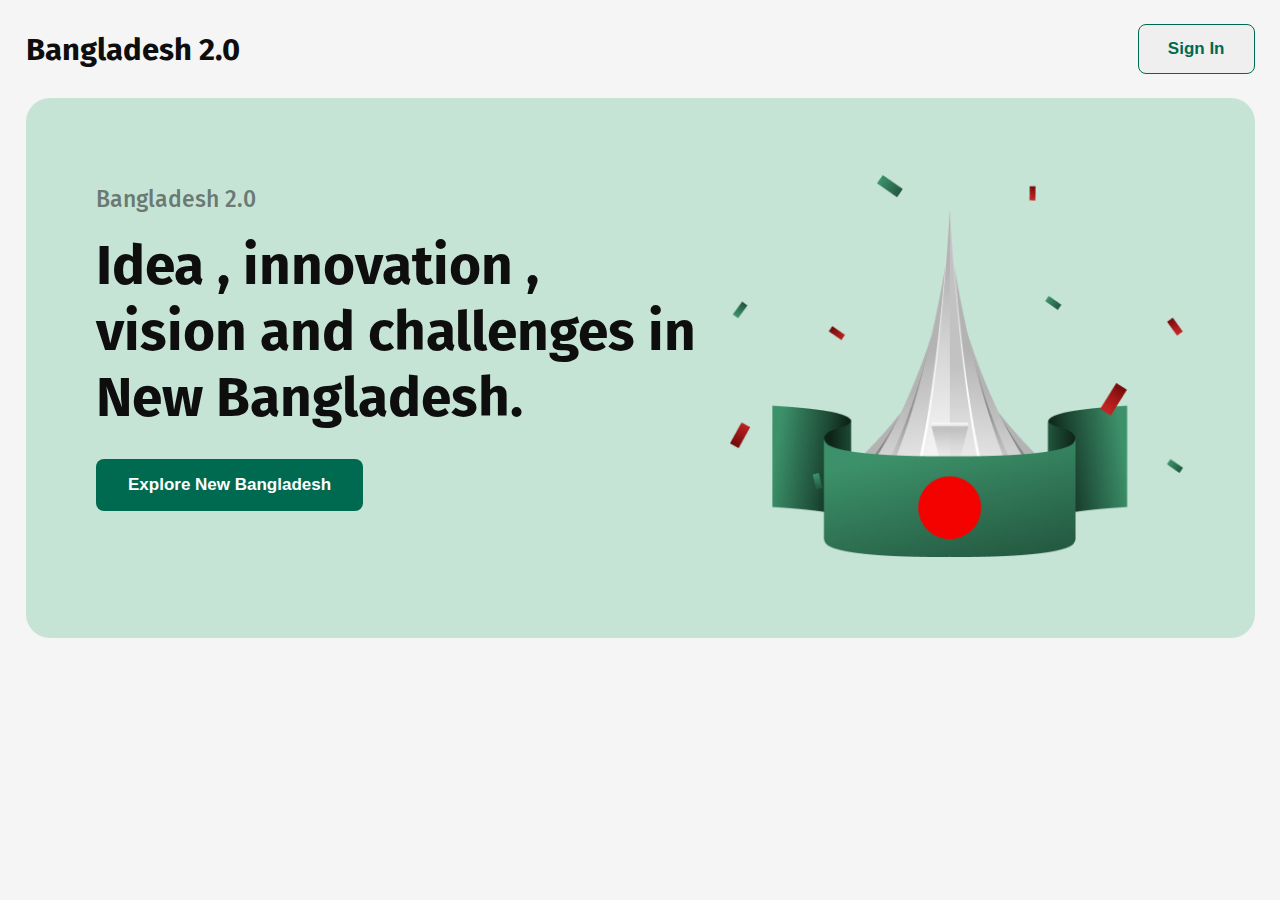
==== index.html @ 8cdd3145 "header section done" ====
<!DOCTYPE html>
<html lang="en">
<head>
    <meta charset="UTF-8">
    <meta name="viewport" content="width=device-width, initial-scale=1.0">
    <title>Batch-11 Assignment 1</title>

    <link rel="stylesheet" href="style/style.css"> 
       
    </head>

<body class="bg-font">
    <header class="header-container">

        <!-- navbar start -->

        <div class="navbar">
            <h1>Bangladesh 2.0</h1>
            <button class="btn1">Sign In</button>
        </div>
                            <!-- navbar End -->

                            <!-- banner-section start  -->

        <div class="hero-content">

            <div>
                <h4 class="hero-title">Bangladesh 2.0</h4>
                <h1 class="hero-text">Idea , innovation ,<br>
                vision and challenges in <br> New Bangladesh.</h1>
                <button class="hero-btn">Explore New Bangladesh</button>
            </div>

            <div>
                <img width="455px" src="assets/hero.png" alt="hero">
            </div>
        </div>


                <!-- banner-section end  -->
    </header>
---- style/style.css ----
@import url('https://fonts.googleapis.com/css2?family=Fira+Sans:ital,wght@0,100;0,200;0,300;0,400;0,500;0,600;0,700;0,800;0,900;1,100;1,200;1,300;1,400;1,500;1,600;1,700;1,800;1,900&display=swap');
*{
    margin: 0;
    padding: 0;
}
.bg-font {
    font-family: "Fira Sans", serif;
    font-weight: 400;
    font-style: normal;
    background-color: #F5F5F5;
}
.header-container{
    width: 1229px;
    margin: 0 auto;
}
.navbar{
    display: flex;
    justify-content: space-between;
    padding: 24px 0;
    align-items: center;
}
.navbar h1{
    font-size: 31px;
    font-weight: 700;
    color: #0E0E0E;
}
.btn1{
    padding: 14px 29px;
    border: 1px solid #006A50;
    border-radius: 8px;
    font-size: 17px;
    font-weight: 600;
    color: #006A50;
}
.btn1:hover{
    background-color: #006A50;
    color: white;
    transition: 1s;
}

/* banner section start  */

.hero-content{
    background-color: #C6E4D6;
    padding: 77px 60px;
    display: flex;
    justify-content: space-around;
    gap: 12px;
    border-radius: 24px;
}
.hero-title{
    font-size: 23px;
    margin: 10px 0;
    font-weight: 500;
    color: #0E0E0E80;
}
.hero-text{
    font-size: 55px;
    font-weight: 700;
    color: #0E0E0E;
    margin: 20px 0;
}
.hero-btn{
    padding: 16px 32px;
    margin: 8px 0;
    border-radius: 8px;
    background-color: #006A50;
    font-weight: 600;
    font-size: 17px;
    color: white;
    border: none;

}
.hero-btn:hover{
    background-color: #5490F5;
    color: black;
    transition: 1s;
}
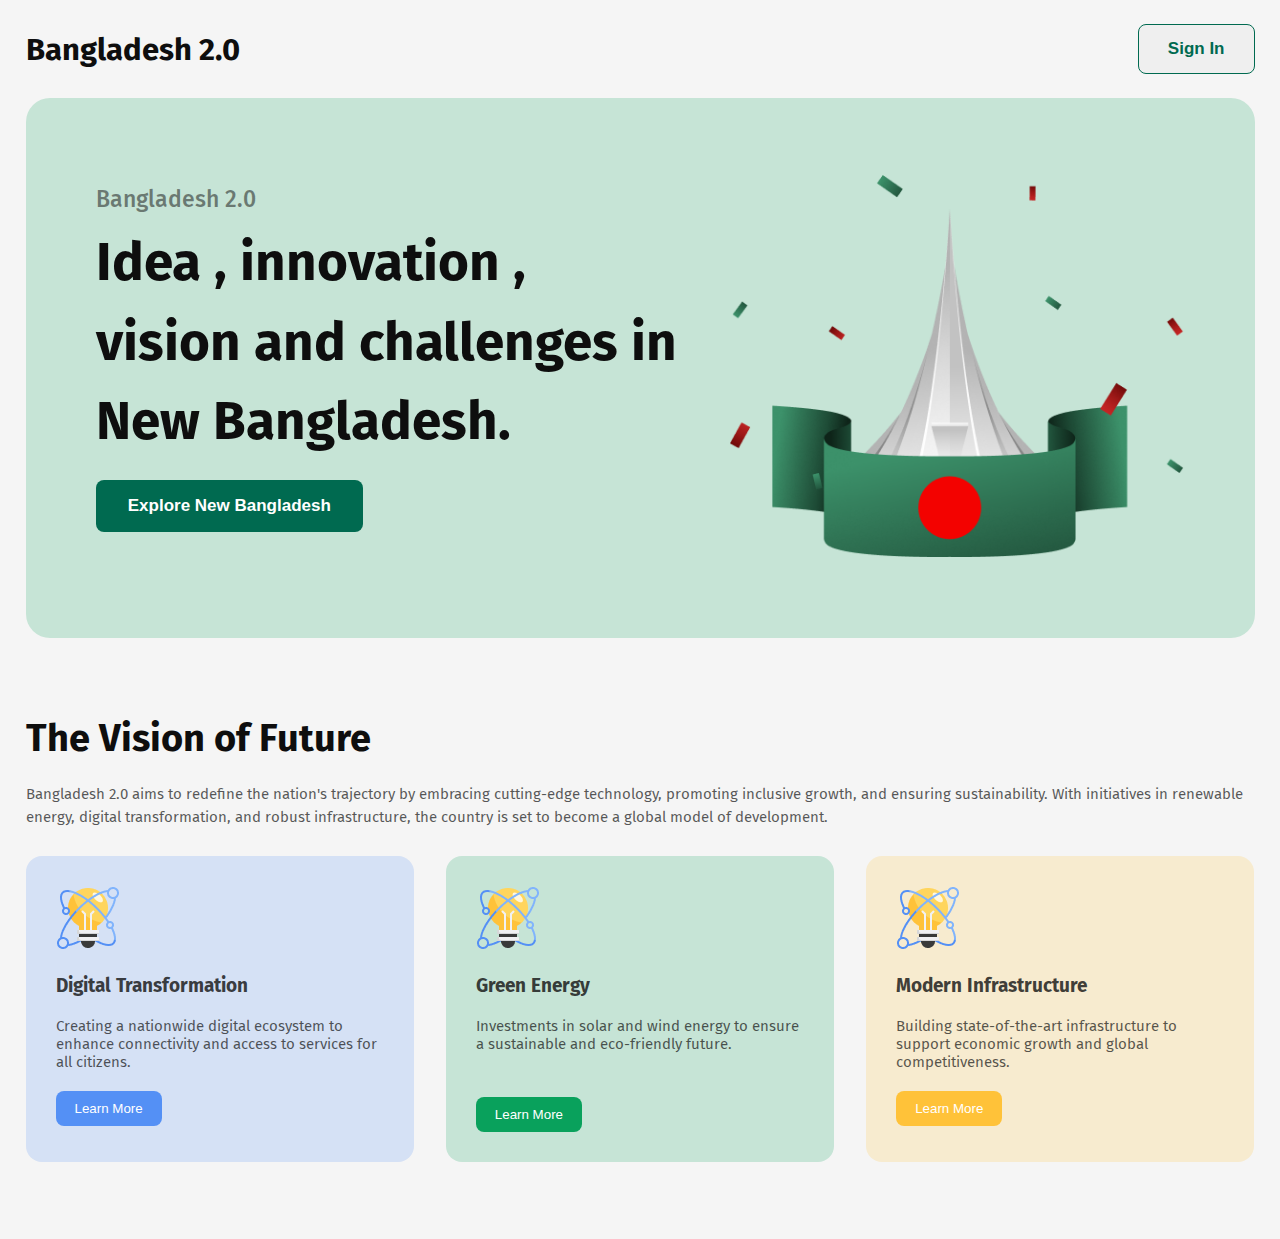
==== commit e60c0e9e: "card section" ====
--- a/index.html
+++ b/index.html
@@ -40,3 +40,79 @@
                 <!-- banner-section end  -->
     </header>
 
+        <!-- main section start  -->
+
+    <main>
+        <!-- vision of fufture section start  -->
+
+    <div class="vision-container">
+
+        <div class="vision-title">
+            <h1>The Vision of Future</h1>
+            <p>Bangladesh 2.0 aims to redefine the nation's trajectory by embracing cutting-edge technology, promoting inclusive growth, and ensuring sustainability. With initiatives in renewable energy, digital transformation, and robust infrastructure, the country is set to become a global model of development.</p>
+        </div>
+
+
+        <!-- vision card-section start  -->
+
+        <div class="vision-cards">
+
+
+            <!-- card 1 start -->
+
+            <div class="card-1">
+
+                <img src="assets/card-icon.png" alt="card">
+
+                <h1 class="card-heading">Digital Transformation</h1>
+                <p class="card-para">Creating a nationwide digital ecosystem to enhance connectivity and access to services for all citizens.</p>
+
+                <button class="card-btn">Learn More</button>
+
+            </div>
+
+                           <!-- card 1 end -->
+
+
+                            <!-- card 2 start -->
+
+
+            <div class="card-2">
+
+                <img src="assets/card-icon.png" alt="">
+
+                <h1 class="card-heading">Green Energy</h1>
+                <p class="card-para2">Investments in solar and wind energy to ensure a sustainable and eco-friendly future.</p>
+                <button class="card-btn2">Learn More</button>
+
+            </div>
+
+                    <!-- card 2 end -->
+
+
+
+                     <!-- card 3 start -->
+
+
+            <div class="card-3">
+
+                <img src="assets/card-icon.png" alt="">
+
+                <h1 class="card-heading">Modern Infrastructure</h1>
+                <p class="card-para">Building state-of-the-art infrastructure to support economic growth and global competitiveness.</p>
+                <button class="card-btn3 py-[10px] px-[19px] bg-[#FFC239]
+                rounded-lg">Learn More</button>
+
+            </div>
+
+                                <!-- card 3 end -->
+
+            
+
+        </div>
+
+                    <!-- vision card section end  -->
+
+    </div>
+
+
--- a/style/style.css
+++ b/style/style.css
@@ -42,7 +42,7 @@
 
 .hero-content{
     background-color: #C6E4D6;
-    padding: 77px 60px;
+    padding: 77px 50px;
     display: flex;
     justify-content: space-around;
     gap: 12px;
@@ -55,10 +55,11 @@
     color: #0E0E0E80;
 }
 .hero-text{
-    font-size: 55px;
+    font-size: 53px;
     font-weight: 700;
     color: #0E0E0E;
-    margin: 20px 0;
+    margin: 10px 0;
+    line-height: 1.5;
 }
 .hero-btn{
     padding: 16px 32px;
@@ -76,3 +77,105 @@
     color: black;
     transition: 1s;
 }
+
+
+/* main section start  */
+
+main{
+    width: 1229px;
+    margin: 77px auto;
+}
+
+.vision-title h1{
+    font-weight: 700;
+    margin-bottom: 22px;
+    color: #0E0E0E;
+    font-size: 38px;
+}
+.vision-title p{
+    color: #0E0E0EB2;
+    font-size: 15px;
+    line-height: 1.5;
+}
+.vision-cards{
+    display: flex; 
+    margin-top: 1.75rem;
+    margin-bottom: 1.75rem; 
+    gap: 2rem; 
+}
+
+.vision-cards .card-1{
+ border-radius: 1rem; 
+background: #5490F533;
+width: 394px;
+padding: 30px;
+border-color: #5490F5;
+}
+.card-heading{
+margin-top: 1.25rem;
+margin-bottom: 1.25rem; 
+font-weight: 700; 
+font-size: 19px;
+color: #0E0E0ECC;
+}
+.card-para{
+margin-bottom: 1.25rem; 
+color: #0E0E0EB2;
+font-size: 15px;
+}
+.card-btn{
+    padding: 10px 19px;
+    background-color: #5490F5;  
+    border-radius: 8px;  
+    color: white;
+    border: none;
+}
+.card-btn:hover {
+    color: #000000; 
+   background: #09A15C;
+   transition: 1s;
+    }
+
+.card-2{
+ border-radius: 1rem; 
+ background: #C6E4D6;
+ width: 394px;
+ padding: 30px;
+ border-color: #09A15C;
+}
+.card-para2{
+margin-bottom: 2.75rem; 
+color: #0E0E0EB2;
+font-size: 15px;
+}
+.card-btn2{
+    padding: 10px 19px;
+    background-color: #09A15C;  
+    border-radius: 8px;  
+    color: white;
+    border: none;
+}
+.card-btn2:hover {
+    color: #000000; 
+   background: #FFC239;
+   transition: 1s;
+}
+.card-3{
+ border-radius: 1rem; 
+ background: #F7EBCF;
+ width: 394px;
+ padding: 30px;
+ border-color: #FFC239;
+}
+.card-btn3{
+    padding: 10px 19px;
+    background-color: #FFC239;  
+    border-radius: 8px;  
+    color: white;
+    border: none;
+}
+.card-btn3:hover {
+   color: #000000; 
+   background: #5490F5;
+   transition: 1s;
+}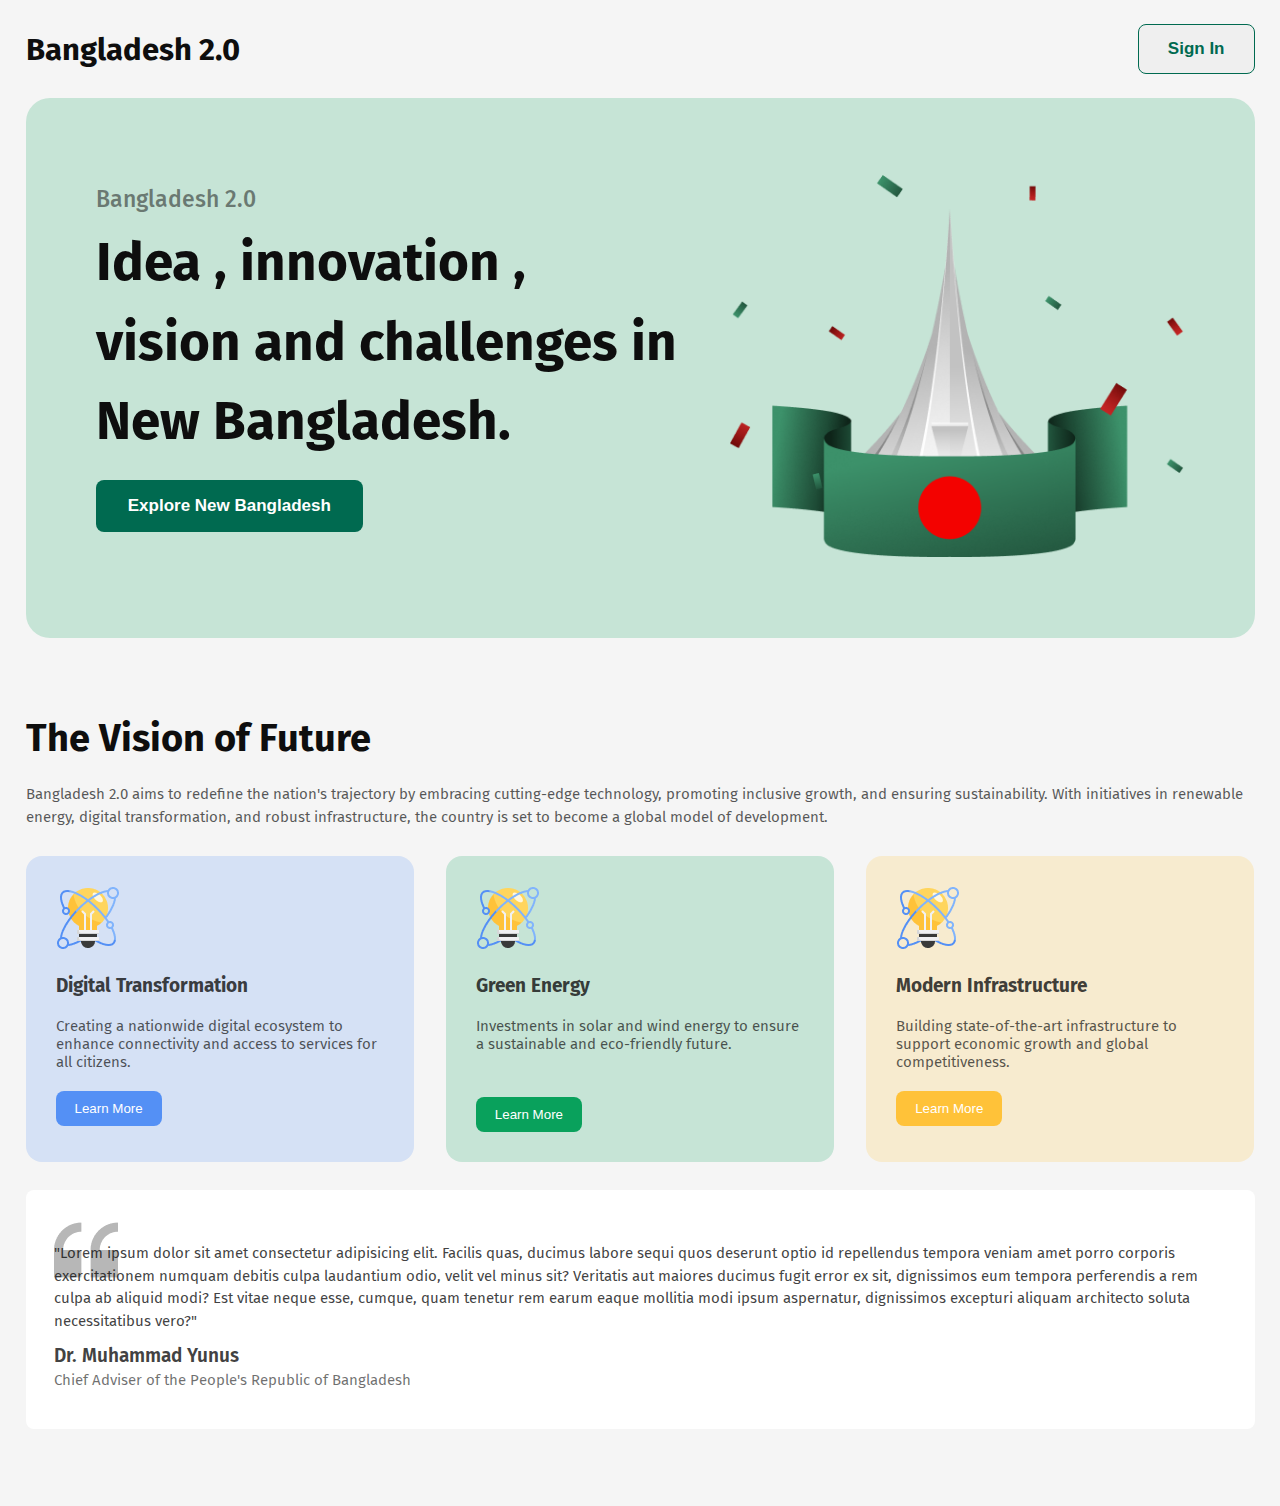
==== commit d3820193: "quote section" ====
--- a/index.html
+++ b/index.html
@@ -114,5 +114,17 @@
                     <!-- vision card section end  -->
 
     </div>
+        
+    <!-- quote section start  -->
 
+    <div class="quote-container">
+        <div class="quote">
+            <p class="quote-text">"Lorem ipsum dolor sit amet consectetur adipisicing elit. Facilis quas, ducimus labore sequi quos deserunt optio id repellendus tempora veniam amet porro corporis exercitationem numquam debitis culpa laudantium odio, velit vel minus sit? Veritatis aut maiores ducimus fugit error ex sit, dignissimos eum tempora perferendis a rem culpa ab aliquid modi? Est vitae neque esse, cumque, quam tenetur rem earum eaque mollitia modi ipsum aspernatur, dignissimos excepturi aliquam architecto soluta necessitatibus vero?"</p>
+            <div class="quote-told">
+            <h3 class="dr-yunus">Dr. Muhammad Yunus</h3>
+            <p class="yunus-title">Chief Adviser of the People's Republic of Bangladesh</p>
+        </div>
+        </div>
+    </div>
 
+    <!-- quote section end  -->--- a/style/style.css
+++ b/style/style.css
@@ -97,6 +97,9 @@
     font-size: 15px;
     line-height: 1.5;
 }
+
+/*vision card-section start  */
+
 .vision-cards{
     display: flex; 
     margin-top: 1.75rem;
@@ -178,4 +181,40 @@
    color: #000000; 
    background: #5490F5;
    transition: 1s;
-}+}
+/* vision card section end  */
+
+/* quote section start  */
+
+.quote-container{
+    padding: 28px;
+    border-radius: 8px;
+    background-color: white;
+}
+.quote{
+    background-image: url('../assets/quote-bg.png');
+    background-repeat: no-repeat;
+    background-color: white;
+    padding-top: 24px;
+}
+.quote-text{
+    color: #0E0E0ECC;
+    font-size: 15px;
+    line-height: 1.5;
+}
+
+.quote-told{
+    margin: 12px 0;
+}
+.dr-yunus{
+    margin-bottom: 4px;
+    color: #0E0E0ECC;
+    font-size: 19px;
+    font-weight: 600;
+}
+.yunus-title{
+    color: #0E0E0E99;
+    font-size: 15px;
+}
+
+/* quote section end  */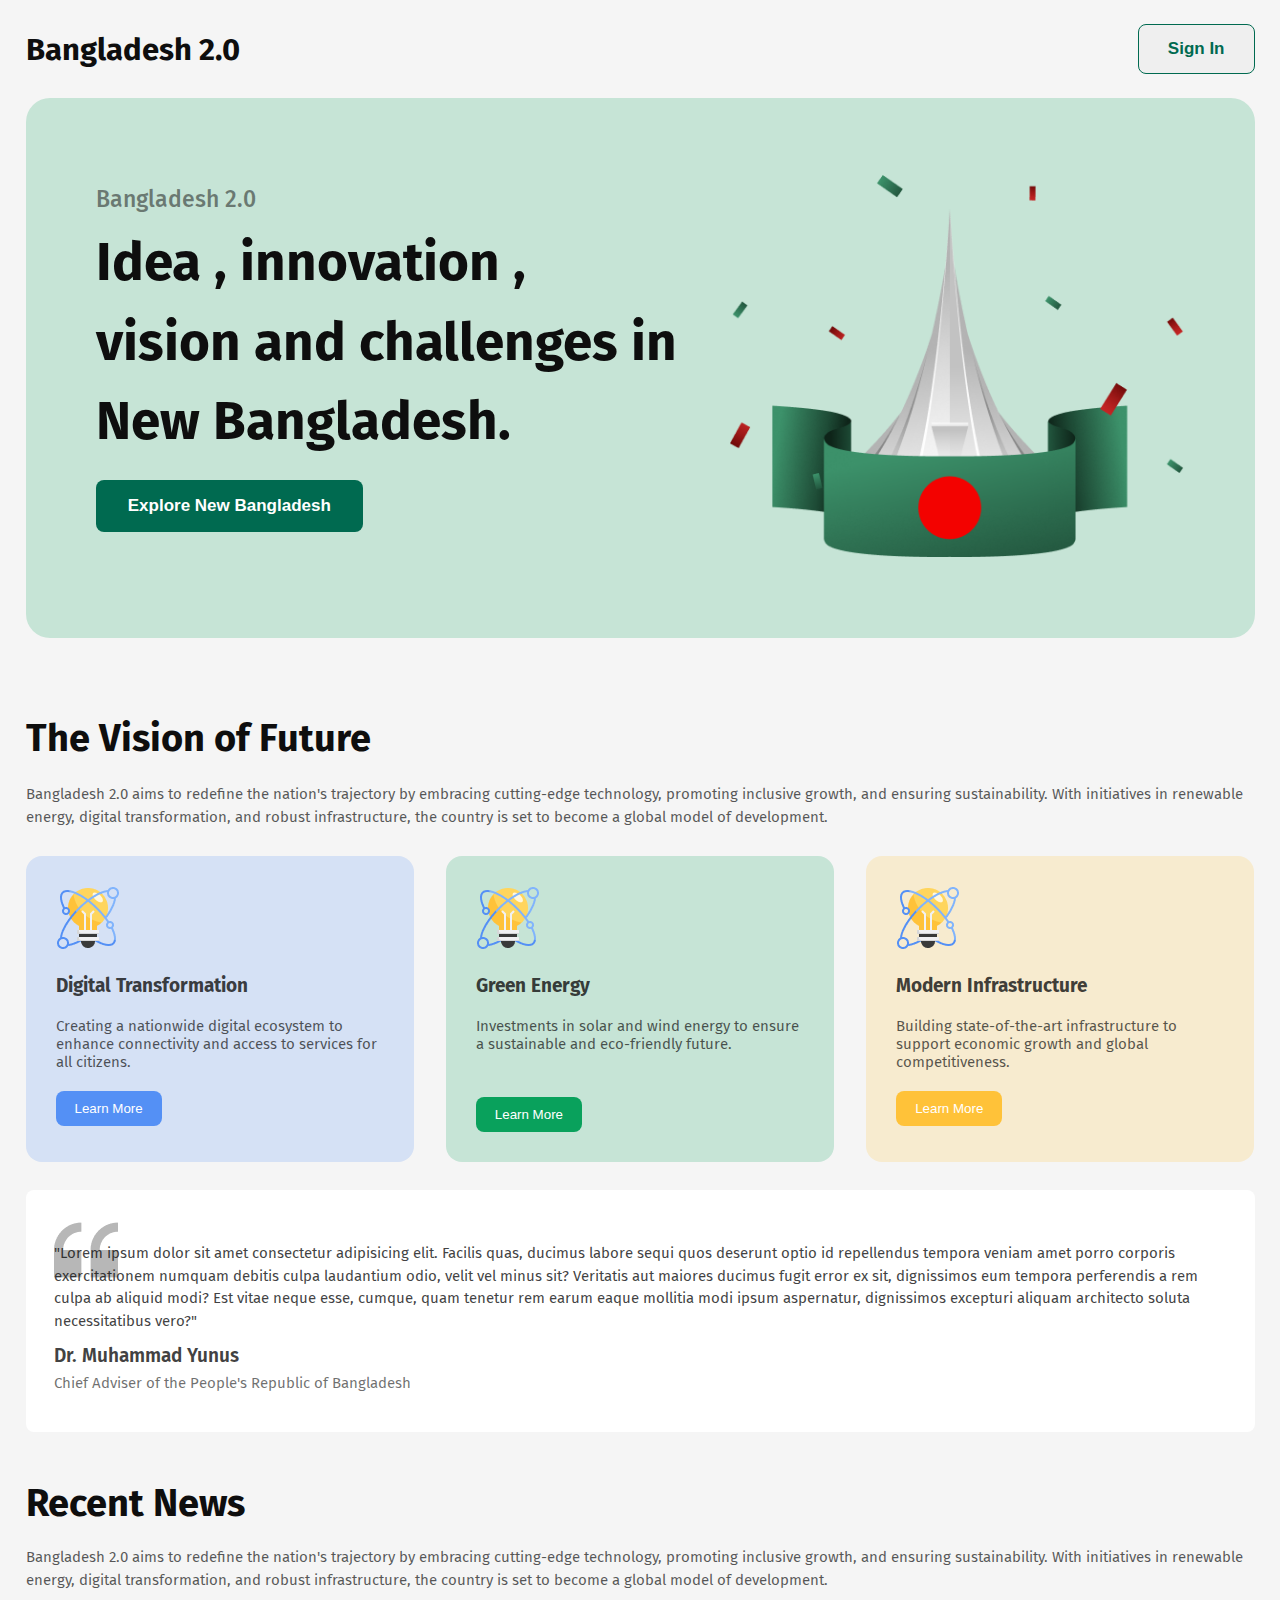
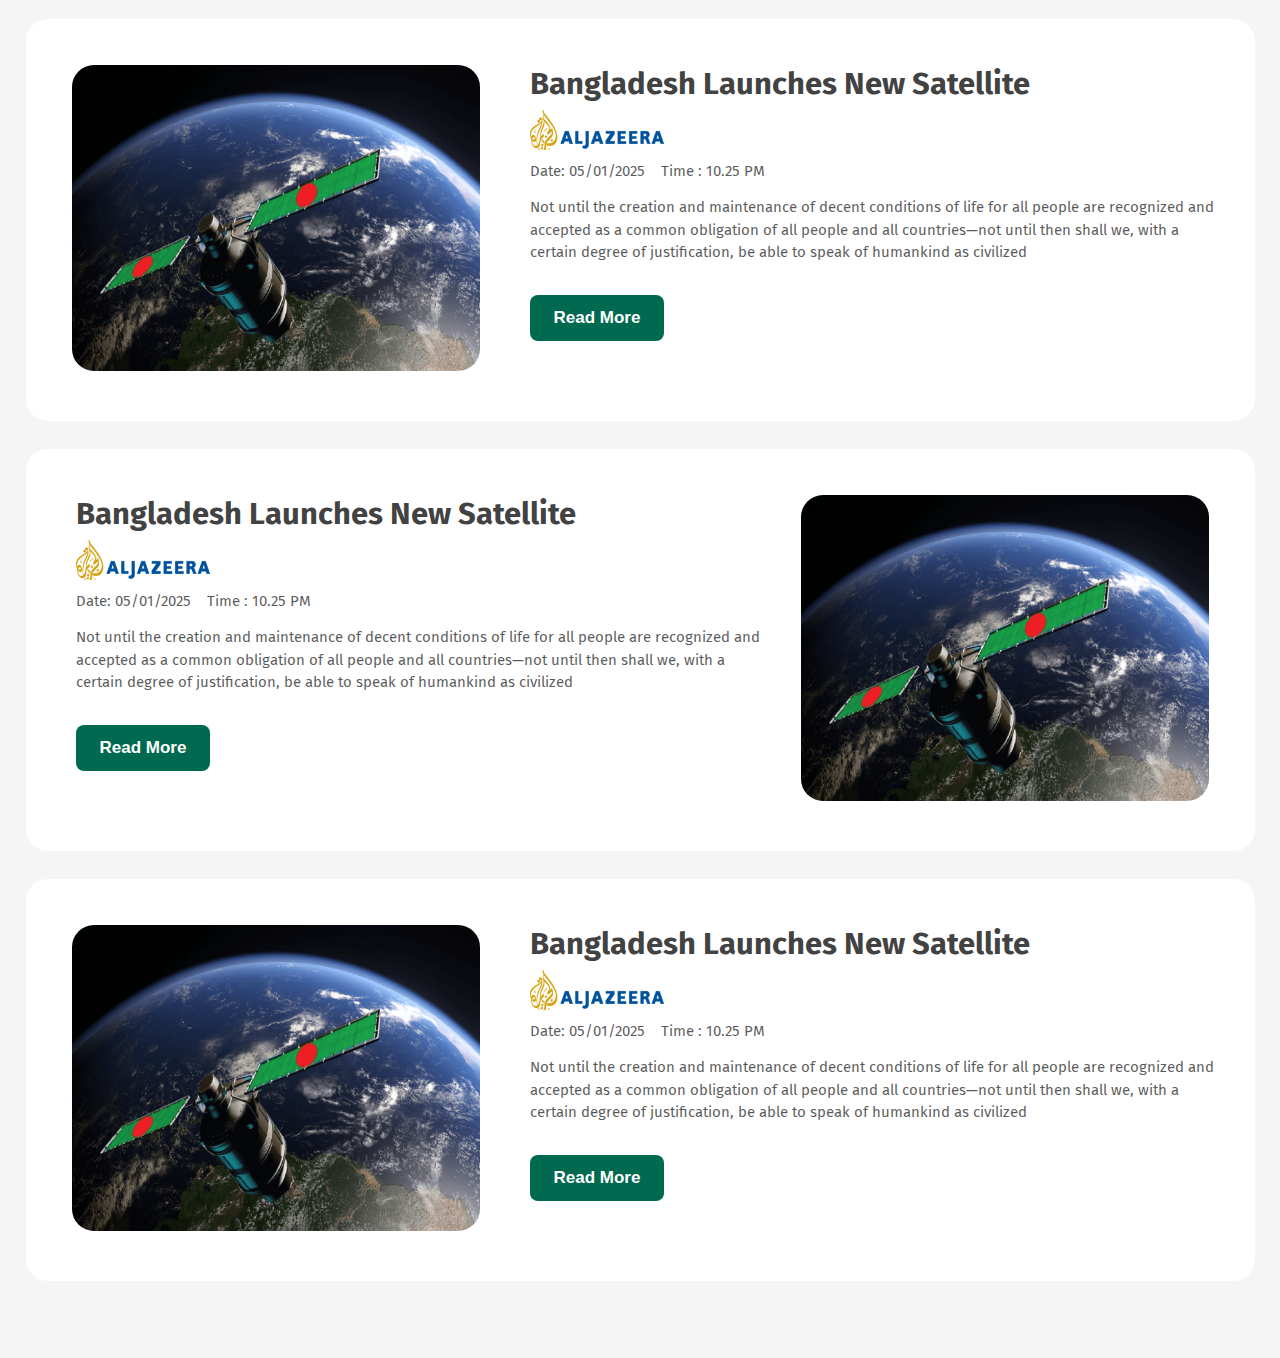
==== commit 6540a71c: "Recent news section ok" ====
--- a/index.html
+++ b/index.html
@@ -127,4 +127,120 @@
         </div>
     </div>
 
-    <!-- quote section end  -->+    <!-- quote section end  -->
+
+                    <!-- vision of future section end  -->
+
+
+                     <!-- Recent News section start  -->
+
+
+    <section class="recent-news mt-12">
+                
+        <div class="news-title-desc">
+                     <h1 class="news-heading">Recent News</h1>
+ 
+                     <p class="news-para">Bangladesh 2.0 aims to redefine the nation's trajectory by embracing cutting-edge technology, promoting inclusive growth, and ensuring sustainability. With initiatives in renewable energy, digital transformation, and robust infrastructure, the country is set to become a global model of development.</p>
+                    </div>
+
+
+                                 <!-- satelite 1 start -->
+
+
+
+     <div class="satelite-box ">
+                    
+        <div class="box-left ">
+            <img src="assets/satelite.png" alt="">
+        </div>
+
+        <div class="box-right">
+
+            <h1 class="satelite-heading">Bangladesh Launches New Satellite</h1>
+
+            <img src="assets/al-jazeera.png" alt="al-jazeera">
+
+            <p class="time-date">Date: <time class="date" datetime="05/01/2025">
+               05/01/2025
+            </time>
+            <time datetime="10.25 PM">Time : 10.25 PM</time>
+        </p>
+
+            <p class="satelite-para">Not until the creation and maintenance of decent conditions of life for all people are recognized and accepted as a common obligation of all people and all countries—not until then shall we,
+                with a certain degree of justification, be able to speak of humankind as civilized</p>
+            <button class="satelite-btn">Read More</button>
+
+        </div>
+
+
+</div>
+
+
+       <!-- satelite 1 end -->
+
+
+
+                       <!-- satelite 2 start -->
+
+       <div class="satelite-box satelite2-box ">
+
+        <div class="box-right">
+
+            <h1 class="satelite-heading">Bangladesh Launches New Satellite</h1>
+
+            <img src="assets/al-jazeera.png" alt="al-jazeera">
+
+            <p class="time-date">Date: <time class="date" datetime="05/01/2025">
+               05/01/2025
+            </time>
+            <time datetime="10.25 PM">Time : 10.25 PM</time>
+        </p>
+
+            <p class="satelite-para">Not until the creation and maintenance of decent conditions of life for all people are recognized and accepted as a common obligation of all people and all countries—not until then shall we,
+                with a <br> certain degree of justification, be able to speak of humankind as civilized</p>
+            <button class="satelite-btn">Read More</button>
+
+        </div>
+
+                    
+        <div class="box-left ">
+            <img src="assets/satelite.png" alt="">
+        </div>
+
+</div>
+
+
+                                 <!-- satelite 2 end -->
+
+                                                                                            <!-- satelite 3 start -->
+
+
+<div class="satelite-box ">
+                    
+    <div class="box-left ">
+        <img src="assets/satelite.png" alt="">
+    </div>
+
+    <div class="box-right">
+
+        <h1 class="satelite-heading">Bangladesh Launches New Satellite</h1>
+
+        <img src="assets/al-jazeera.png" alt="al-jazeera">
+
+        <p class="time-date">Date: <time class="date" datetime="05/01/2025">
+           05/01/2025
+        </time>
+        <time datetime="10.25 PM">Time : 10.25 PM</time>
+    </p>
+
+        <p class="satelite-para">Not until the creation and maintenance of decent conditions of life for all people are recognized and accepted as a common obligation of all people and all countries—not until then shall we,
+            with a certain degree of justification, be able to speak of humankind as civilized</p>
+        <button class="satelite-btn">Read More</button>
+
+    </div>
+
+
+</div>
+
+
+                         <!-- satelite 3 end -->
--- a/style/style.css
+++ b/style/style.css
@@ -207,7 +207,7 @@
     margin: 12px 0;
 }
 .dr-yunus{
-    margin-bottom: 4px;
+    margin-bottom: 7px;
     color: #0E0E0ECC;
     font-size: 19px;
     font-weight: 600;
@@ -217,4 +217,76 @@
     font-size: 15px;
 }
 
-/* quote section end  */+/* quote section end  */
+
+/* Recent News section start */
+.recent-news{
+    margin-top: 48px;
+}
+.news-title-desc .news-heading{
+    font-weight: 700;
+    font-size: 38px;
+    color:#0E0E0E;
+}
+.news-title-desc .news-para{
+    color: #0E0E0EB2;
+    margin: 20px 0;
+    font-size: 15px;
+    line-height: 1.5;
+}
+.satelite-box{
+    margin: 28px 0;
+    display: flex;
+    justify-content: space-between;
+    background-color: white;
+    border-radius: 22px;
+    padding: 46px;
+}
+.box-left img{
+    border-radius: 22px;
+}
+.box-right{
+    width: 70%;
+    padding-left: 50px;
+}
+.satelite-heading{
+    font-size: 31px;
+    font-weight: 700;
+    color: #0E0E0ECC;
+    margin-bottom: 8px;
+}
+.box-right .time-date{
+    margin-top:8px;
+    font-size: 15px;
+    color: #0E0E0EB2;
+}
+.box-right .date{
+    margin-right: 12px;
+}
+
+.box-right .satelite-para{
+    font-size: 15px;
+    width: 102%;
+    margin: 16px 0;
+    color: #0E0E0EB2;
+    line-height: 1.5;
+}
+.satelite-btn{
+    padding: 13px 24px;
+    border-radius: 8px;
+    background-color: #006A50;
+    font-weight: 600;
+    font-size: 17px;
+    color: white;
+    border: none;
+    margin-top: 15px;
+}
+.satelite-btn:hover{
+    background-color: #5490F5;
+    color: black;
+    transition: 1s;
+}
+
+.satelite2-box{
+    padding-left: 0;
+}
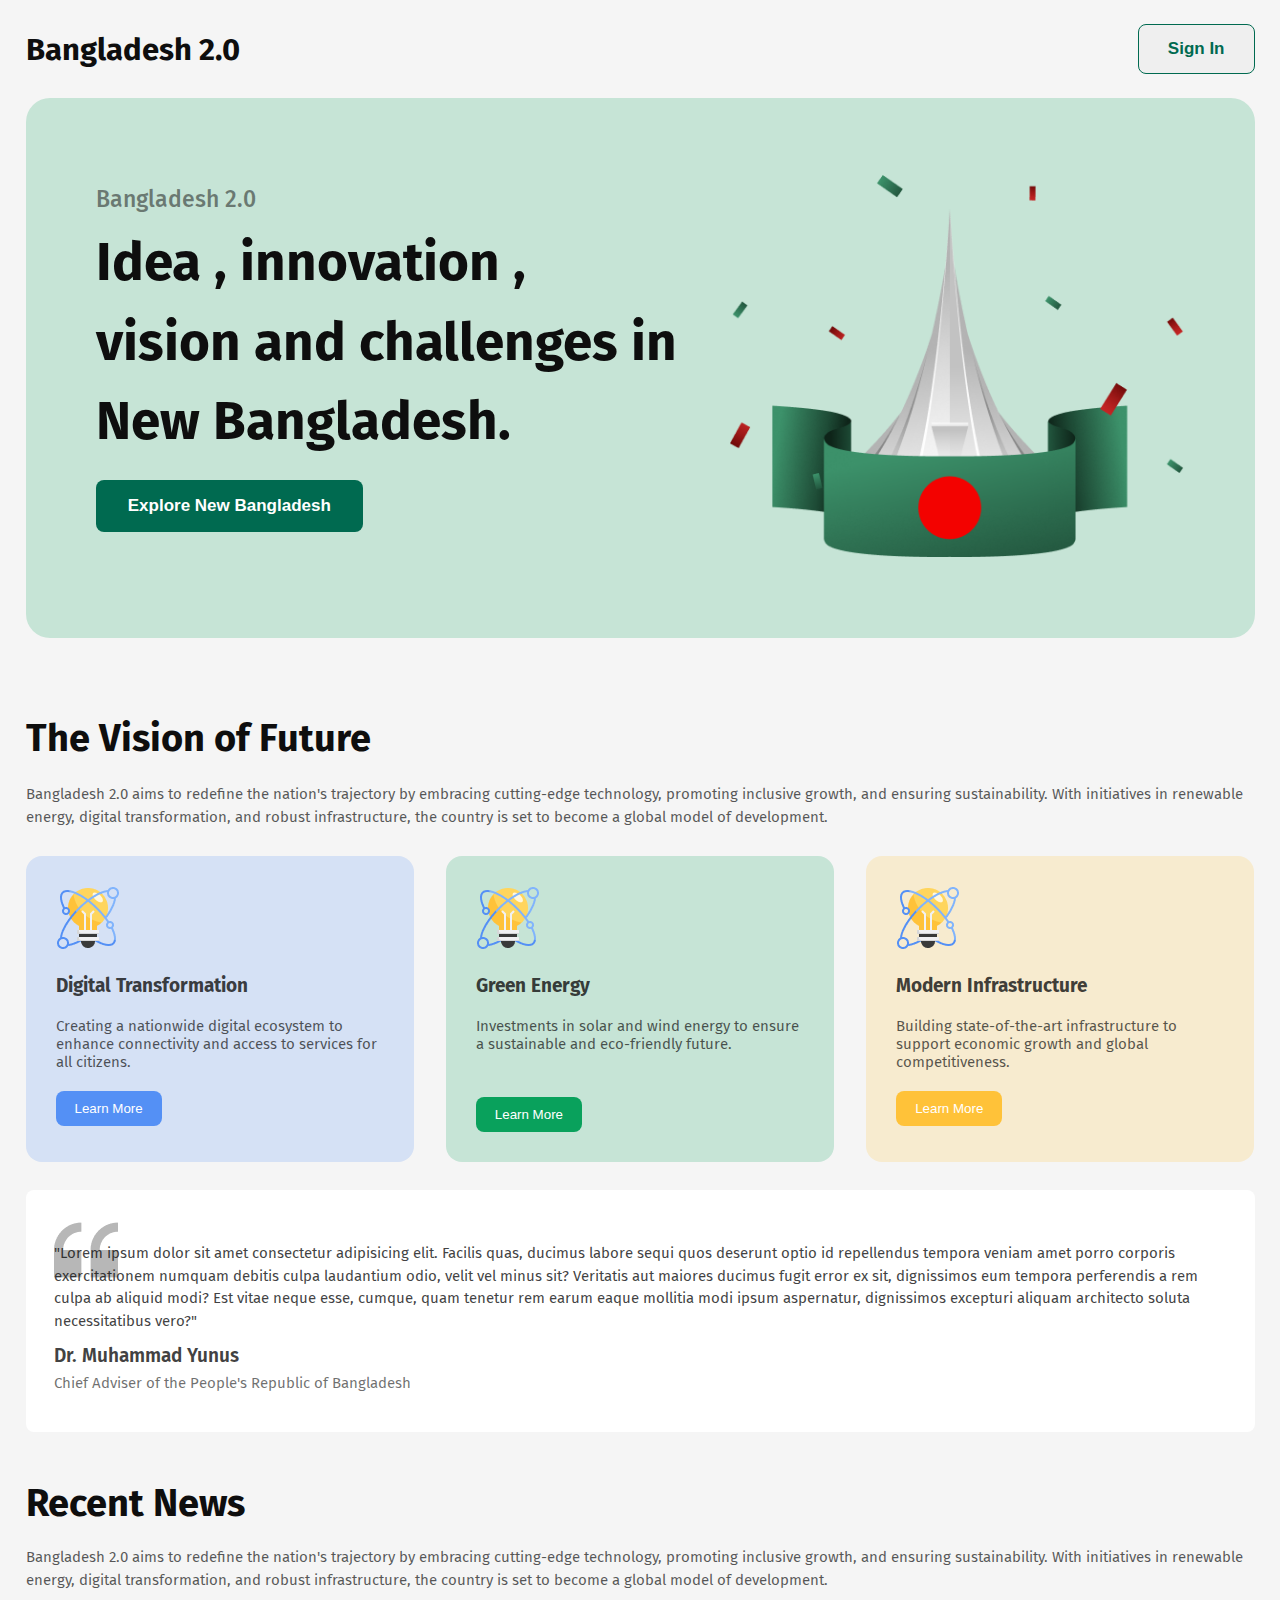
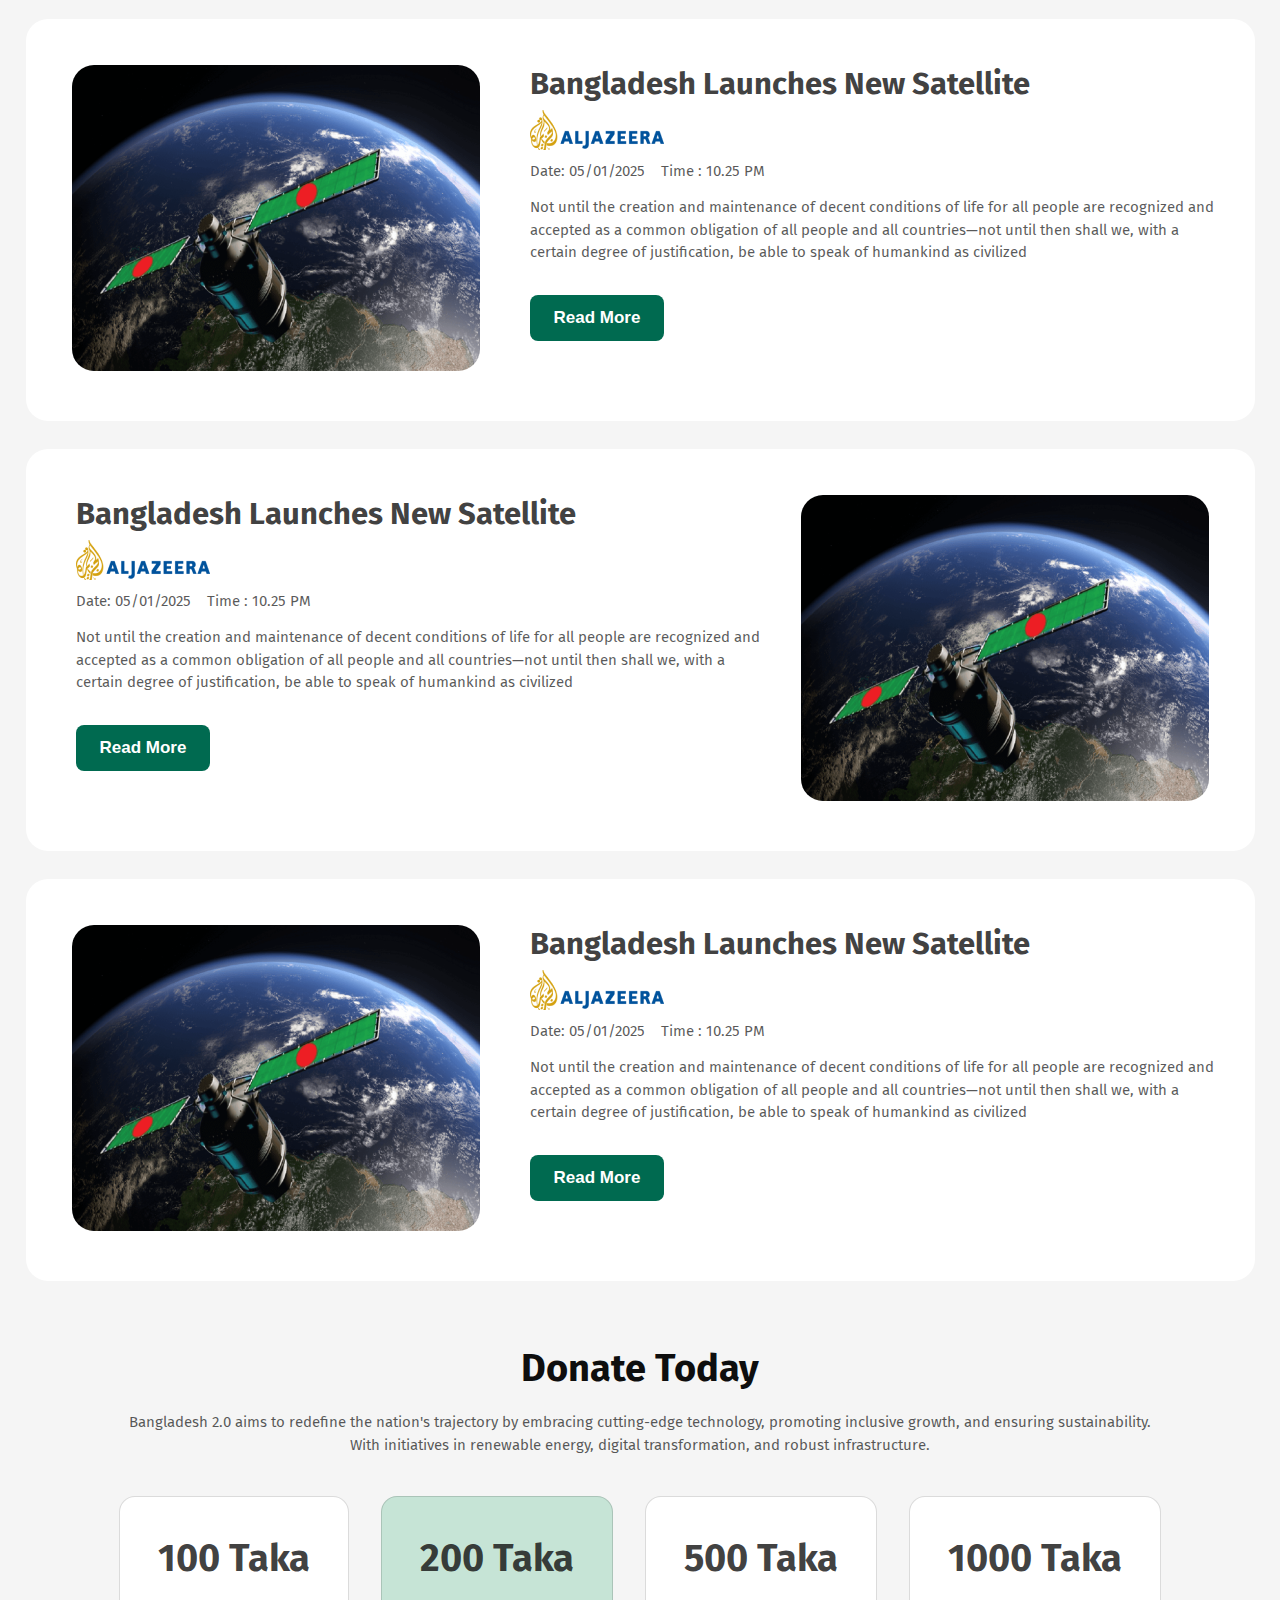
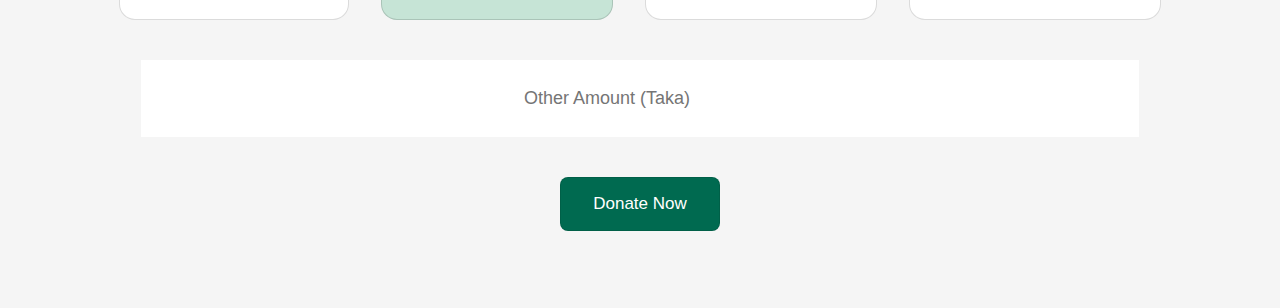
==== commit 708926b8: "amount section ok" ====
--- a/index.html
+++ b/index.html
@@ -244,3 +244,57 @@
 
 
                          <!-- satelite 3 end -->
+    </section>
+
+                    <!-- Recent News section End  -->
+
+
+         <!-- Donate section Start  -->
+
+         <section class="donate-container mt-16">
+
+            <div class="donate-title-desc text-center">
+               <h1>Donate Today</h1>
+                 <p>Bangladesh 2.0 aims to redefine the nation's trajectory by embracing cutting-edge technology, promoting inclusive growth, and ensuring sustainability. <br> With initiatives in renewable energy, digital transformation, and robust infrastructure.</p>
+            </div>
+
+            <!-- card section start  -->
+
+            <div class="donate-cards">
+
+                <!-- card 1 -->
+
+                <div class="donate-card">100 Taka</div>
+
+
+                <!-- card 2 -->
+
+
+                <div class="donate-card donate-card2">200 Taka</div>
+
+                <!-- card 3 -->
+
+                <div class="donate-card">500 Taka</div>
+
+                <!-- card 4 -->
+
+                <div class="donate-card">1000 Taka</div>
+</div>
+
+    <!-- card-input button section start  -->
+
+        <div class="other-amount-input">
+         <input placeholder="Other Amount (Taka)" type="text">
+    </div>
+
+
+        <div class="donate-btn-container text-center">
+            <button class="bg-[#006A50] py-[16px] px-[32px] rounded-lg border border-[#0E0E0E1A] text-[17px]
+            text-white hover:bg-[#5490F5] hover:text-black transition-all">Donate Now</button>
+    </div>
+
+        <!-- card-input section start  -->
+
+</section>
+
+<!-- Donate section End  -->--- a/style/style.css
+++ b/style/style.css
@@ -290,3 +290,91 @@
 .satelite2-box{
     padding-left: 0;
 }
+/* Recent News section end */
+
+/* Donate section Start */
+
+.donate-container{
+    margin-top: 4rem;
+}
+
+.donate-title-desc{
+    text-align: center;
+}
+.donate-title-desc h1{
+    font-weight: 700;
+    font-size: 38px;
+    color: #0E0E0E;
+}
+.donate-title-desc p{
+    color: #0E0E0EB2;
+    margin: 20px 0;
+    font-size: 15px;
+    line-height: 1.5;
+}
+
+/* card section  */
+.donate-cards{
+    display: flex;
+    justify-content: center;
+    gap: 2rem;
+    margin-top: 40px;
+}
+
+.donate-card{
+    color:#0E0E0ECC;
+    font-size: 38px;
+    padding: 38px;
+    border-radius: 16px;
+    background-color: white;
+    font-weight: 700;
+    border: 1px solid #0E0E0E26;
+}
+.donate-card:hover{
+    background-color: #C6E4D6;
+    transition: 1s;
+}
+.donate-card2{
+    background-color: #C6E4D6;
+}
+
+.donate-card2:hover{
+    background-color: white;
+    transition: 1s;
+}
+
+/* card section end  */
+
+.other-amount-input{
+    background-color: white;
+    text-align: center;
+    margin: 40px 0;
+    color: #0E0E0E4D;
+    font-size: 19px;
+    width: 75%;
+    padding: 18px 38px;
+    place-self: center;
+}
+.other-amount-input input{
+    outline: none;
+    padding:10px 20rem;
+    border: none;
+    font-size: 18px;
+    color: #0E0E0E4D;
+}
+.donate-btn-container{
+    text-align: center;
+}
+.donate-btn-container button{
+    background-color: #006A50;
+    padding: 16px 32px;
+    border-radius: 8px;
+    border: 1px solid #0E0E0E1A;
+    font-size: 17px;
+    color: white;
+}
+.donate-btn-container button:hover{
+    background-color: #5490F5;
+    color:#000000;
+    transition: 1s;
+}
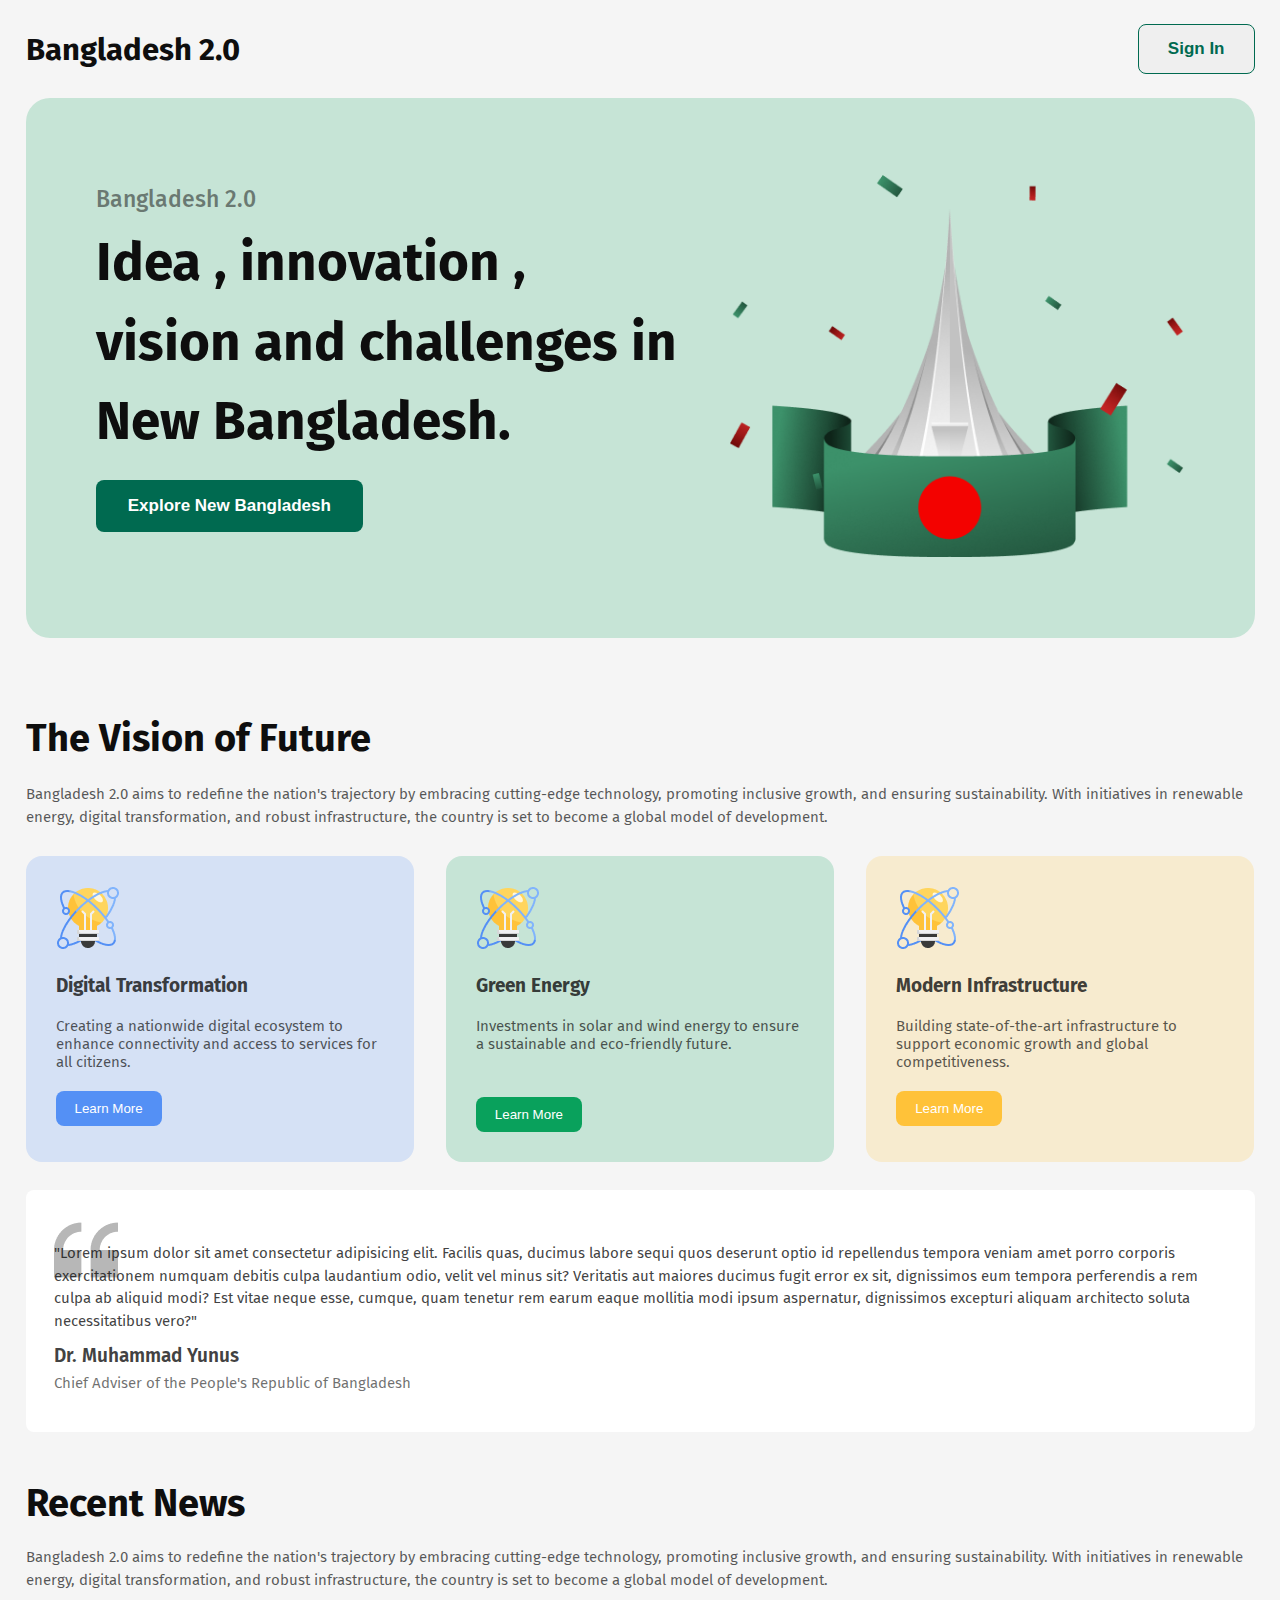
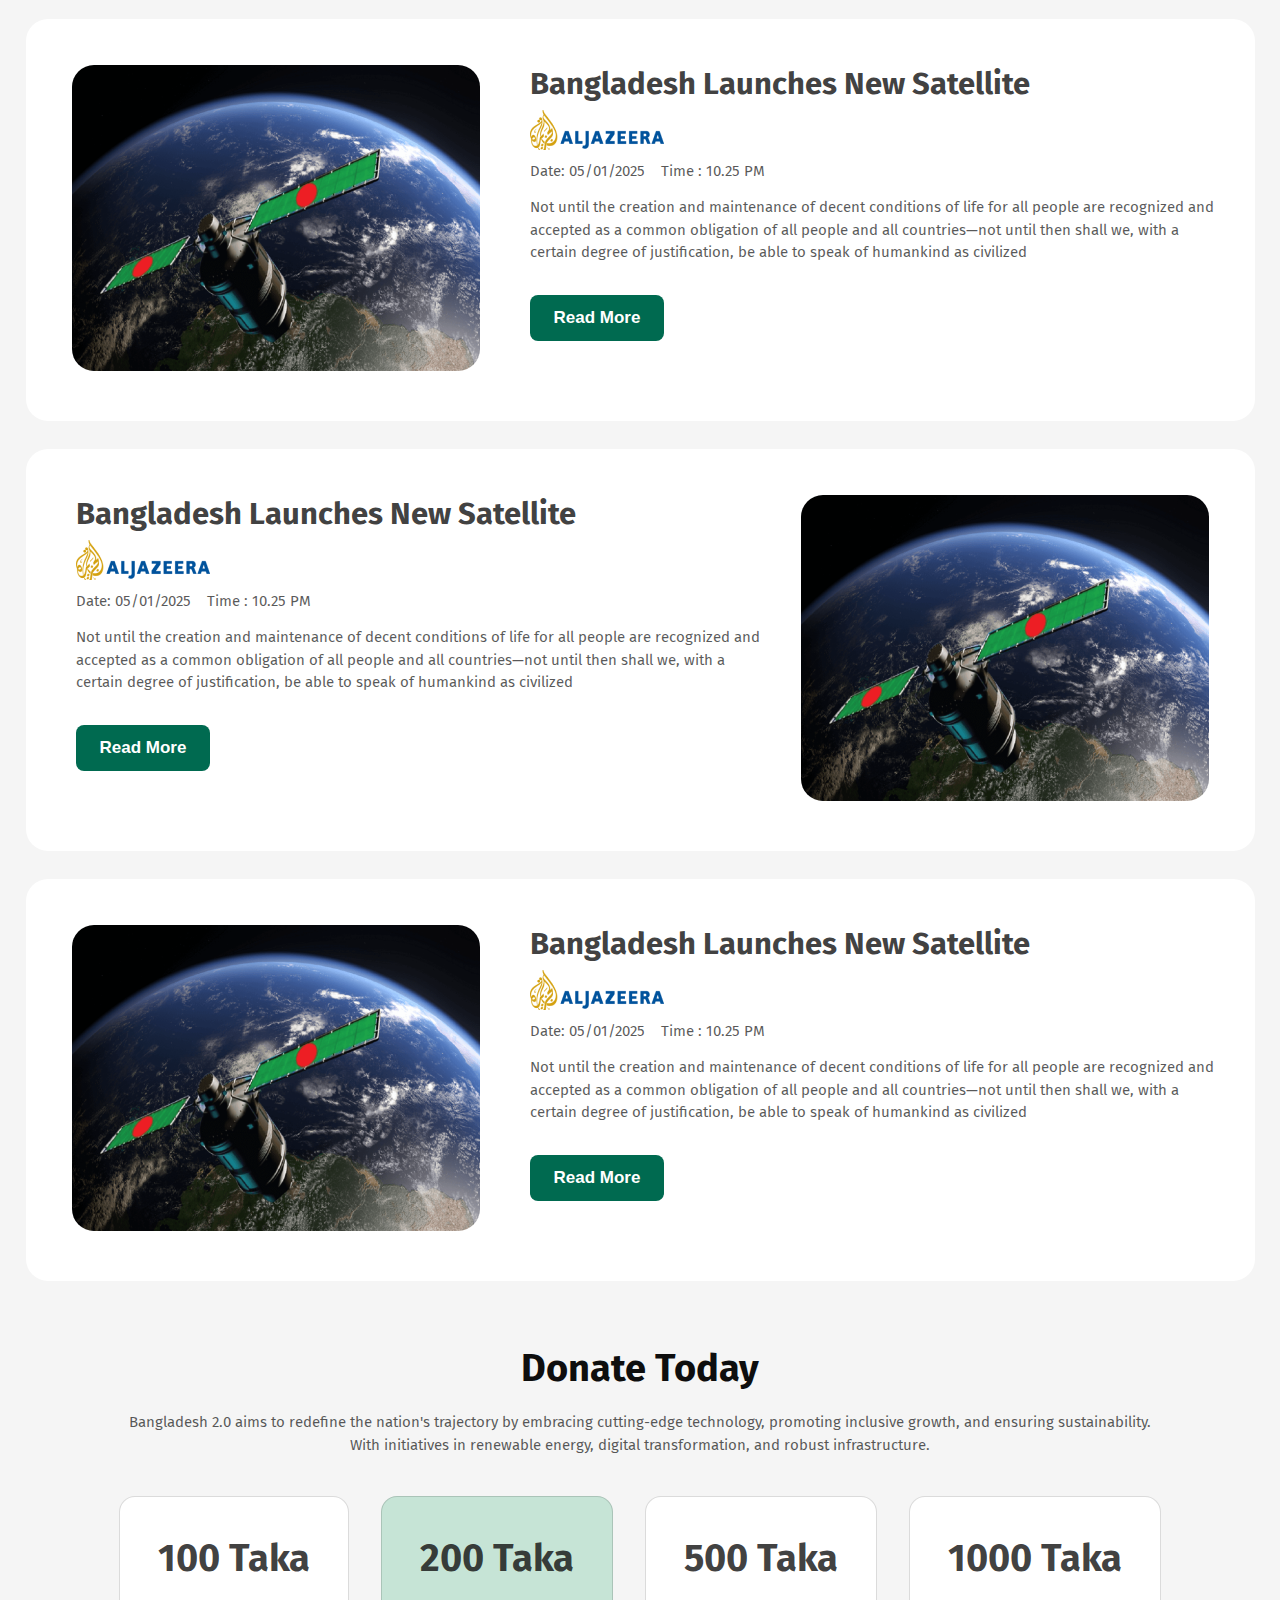
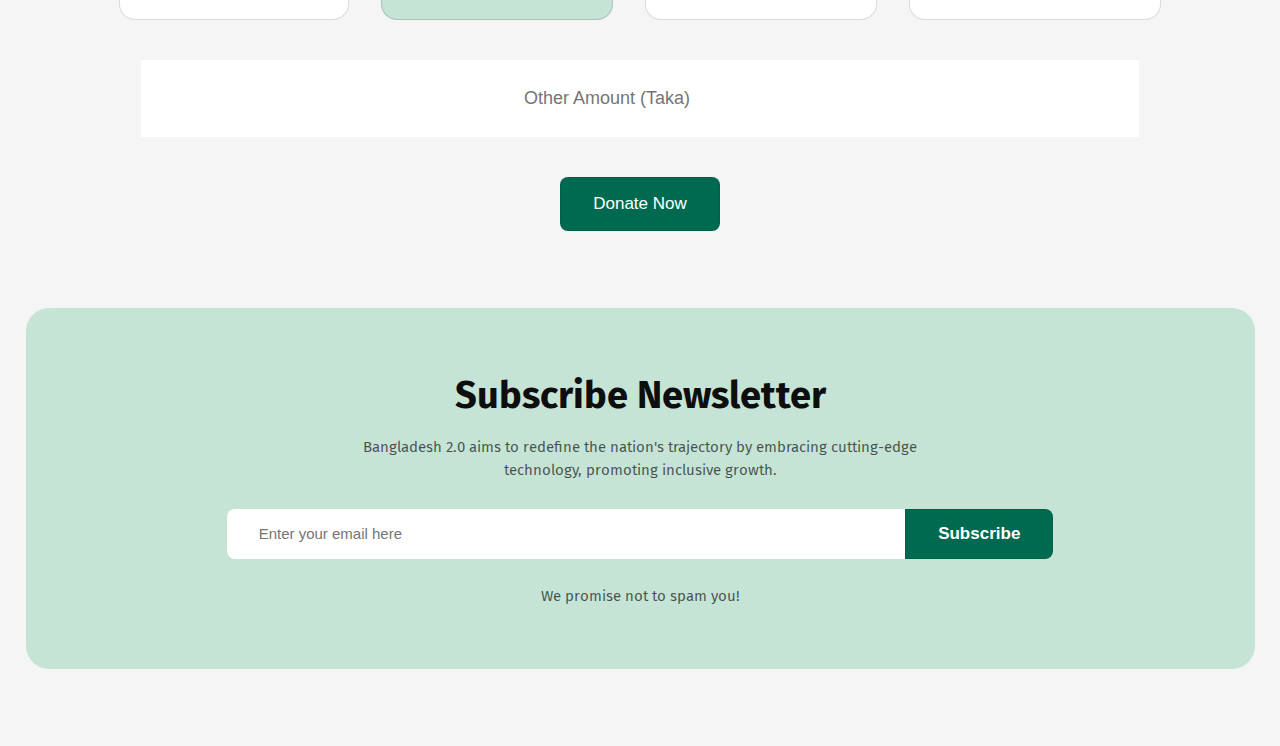
==== commit 2310e43d: "subscriber section ok" ====
--- a/index.html
+++ b/index.html
@@ -297,4 +297,40 @@
 
 </section>
 
-<!-- Donate section End  -->+<!-- Donate section End  -->
+
+
+        <!-- subscriber section start  -->
+
+        <section class="subscriber">
+
+            <div class="subscriber-title-desc">
+                <h1>Subscribe Newsletter</h1>
+
+                <p>Bangladesh 2.0 aims to redefine the nation's trajectory by embracing cutting-edge <br> technology, promoting inclusive growth.</p>
+            </div>
+
+
+                <div class="subscriber-input-btn ">
+                    <div class="subscriber-input">
+                        <input placeholder="Enter your email here" type="text">
+                    </div>
+                    <div class="subscribe-btn">
+                        <button>Subscribe</button>
+                    </div>
+                </div>
+
+                <p class="spam-you">
+                    We promise not to spam you!
+                </p>
+</section>
+
+</main>
+
+        <!-- main section end  -->
+
+
+            <!-- footer section start  -->
+
+
+
--- a/style/style.css
+++ b/style/style.css
@@ -378,3 +378,72 @@
     color:#000000;
     transition: 1s;
 }
+
+.subscriber{
+    padding: 4rem 0;
+    background-color: #C6E4D6;
+    margin: 77px 0;
+    border-radius: 23px;
+    display: flex;
+    flex-direction: column;
+    justify-content: center;
+    gap: 28px;
+}
+.subscriber-title-desc h1{
+    color: #0E0E0E;
+    font-weight: 700;
+    font-size: 38px;
+    text-align: center;
+}
+
+.subscriber-title-desc p{
+    color: #0E0E0EB2;
+    margin-top: 18px;
+    font-size: 15px;
+    text-align: center;
+    line-height: 1.5;
+}
+.subscriber-input-btn{
+    display: flex;
+    align-items: center;
+    justify-content: center;
+}
+.subscriber-input{
+    background-color: white;
+    border-start-start-radius: 8px;
+    border-end-start-radius: 8px;
+    color: #0E0E0E4D;
+    font-size: 15px;
+    width: 50%;
+    padding: 16px 32px;
+}
+.subscriber-input input{
+    border: none;
+    outline: none;
+    padding-right: 24rem;
+    font-size: 15px;
+    color: #0E0E0E4D;
+}
+.subscribe-btn{
+    text-align: center;
+}
+.subscribe-btn button{
+    background-color: #006A50;
+    padding: 14px 32px;
+    border-start-end-radius: 8px;
+    border-end-end-radius: 8px;
+    border: 1px solid #0E0E0E1A;
+    font-size: 17px;
+    color: white;
+    font-weight: 600;
+}
+.subscribe-btn button:hover{
+    background-color:#5490F5;
+    color: #000000;
+    transition: 1s;
+}
+.spam-you{
+    font-size: 15px;
+    text-align: center;
+    color: #0E0E0EB2;
+}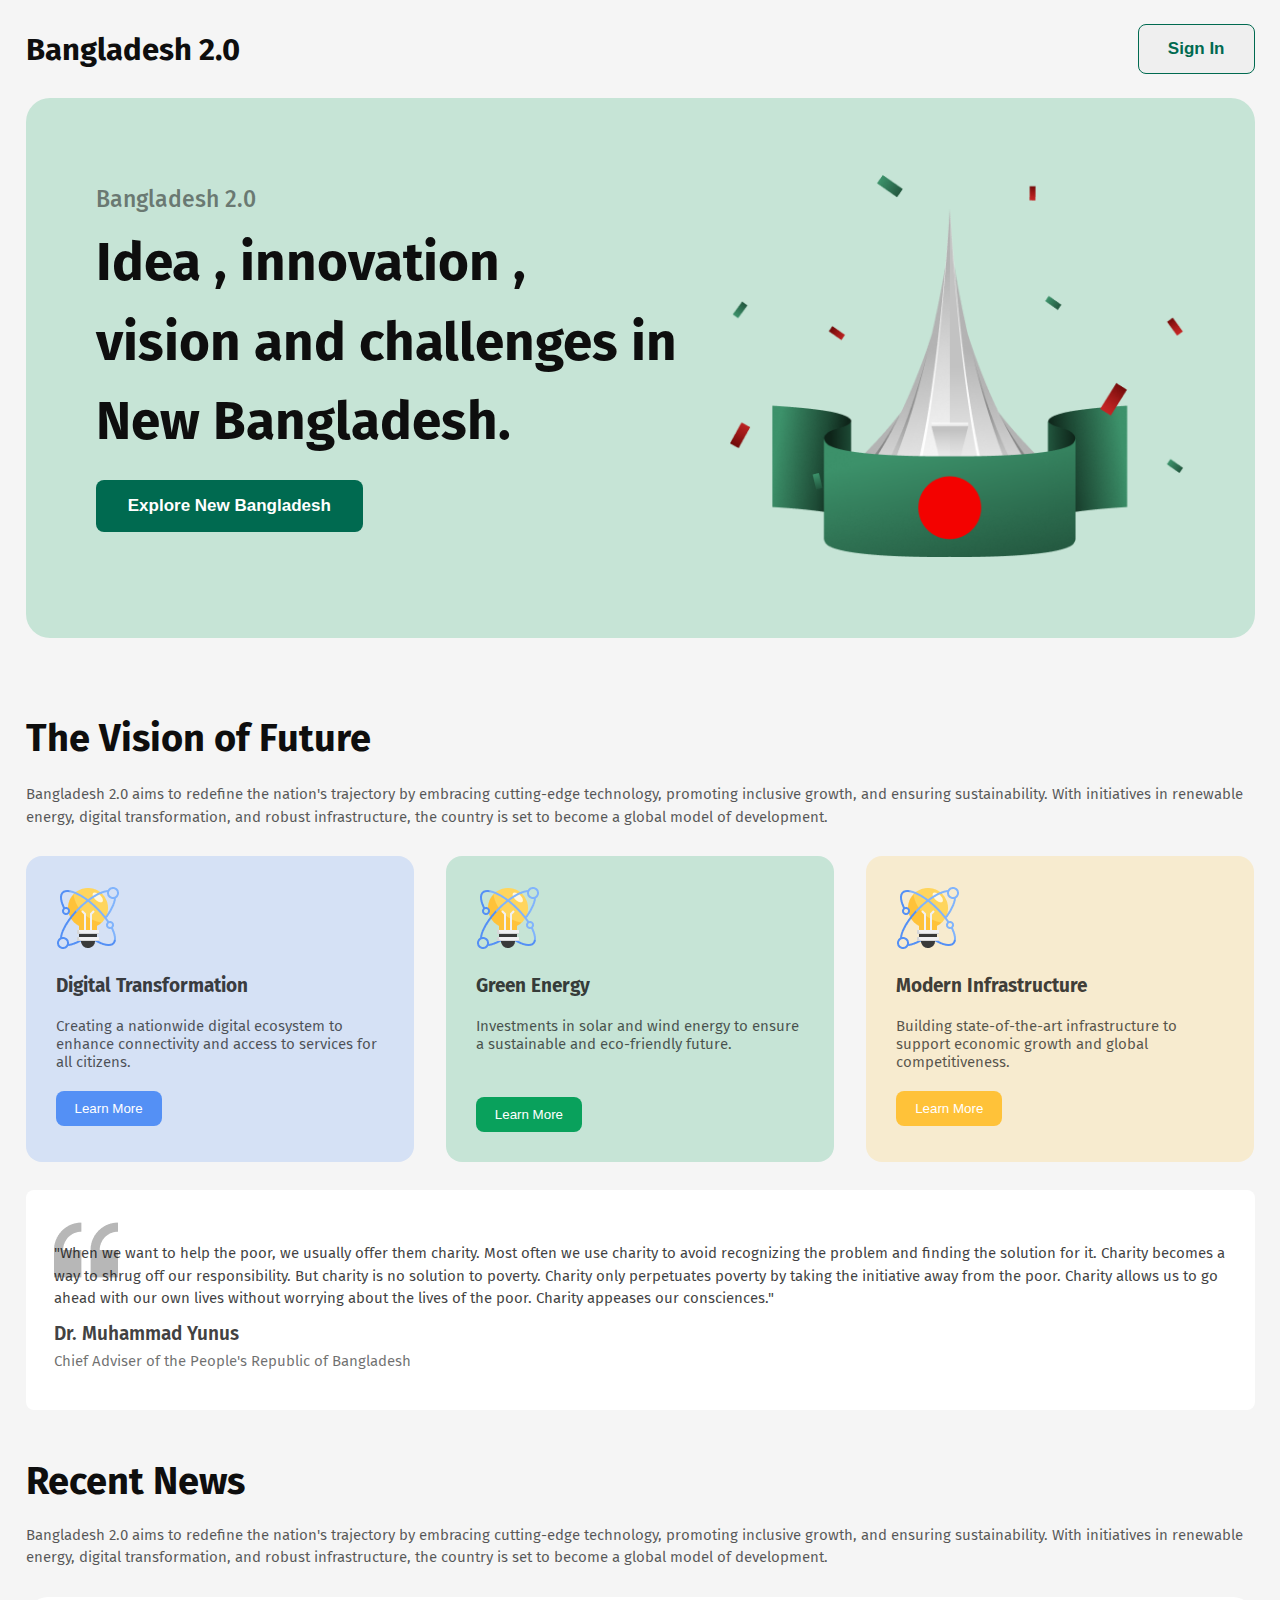
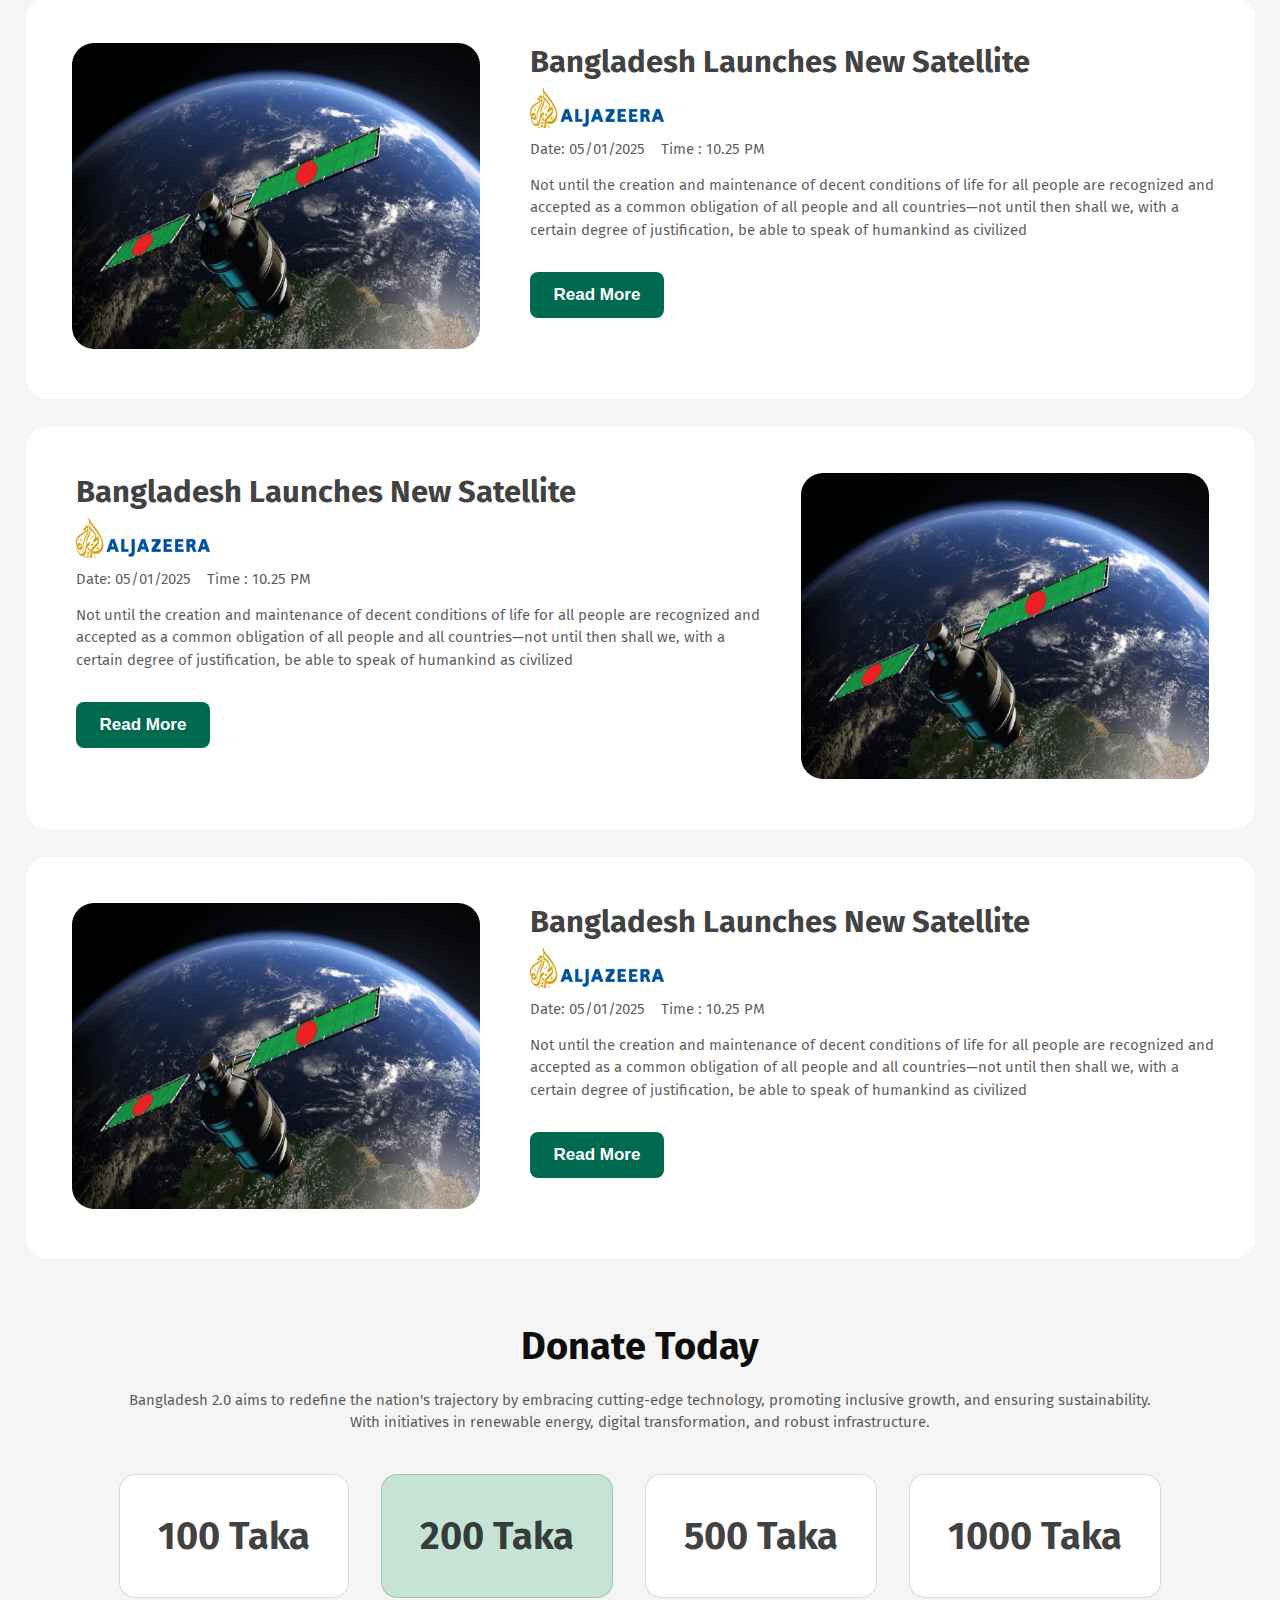
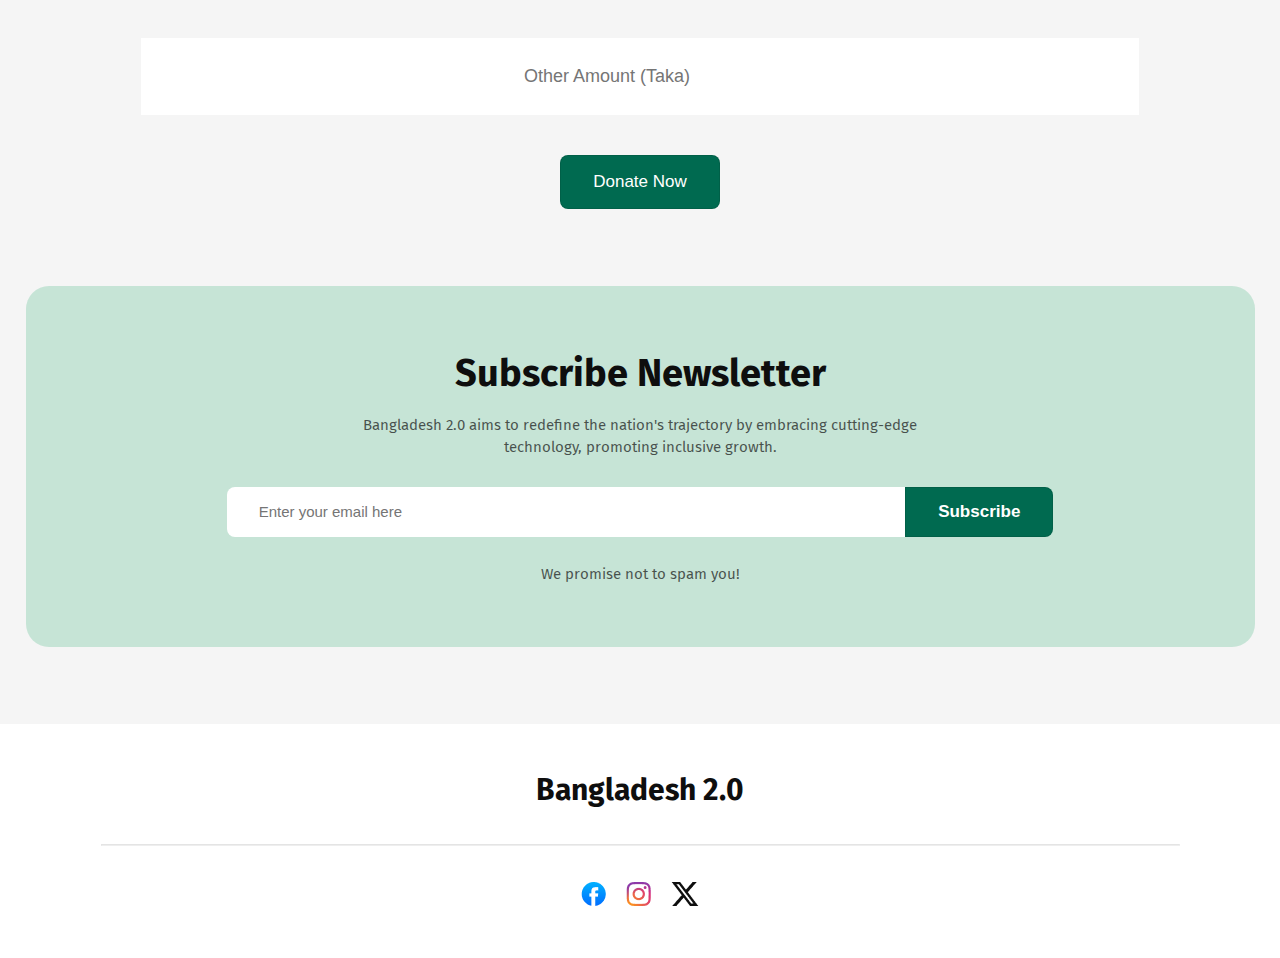
==== commit 1e476b96: "footer section  ok" ====
--- a/index.html
+++ b/index.html
@@ -119,7 +119,7 @@
 
     <div class="quote-container">
         <div class="quote">
-            <p class="quote-text">"Lorem ipsum dolor sit amet consectetur adipisicing elit. Facilis quas, ducimus labore sequi quos deserunt optio id repellendus tempora veniam amet porro corporis exercitationem numquam debitis culpa laudantium odio, velit vel minus sit? Veritatis aut maiores ducimus fugit error ex sit, dignissimos eum tempora perferendis a rem culpa ab aliquid modi? Est vitae neque esse, cumque, quam tenetur rem earum eaque mollitia modi ipsum aspernatur, dignissimos excepturi aliquam architecto soluta necessitatibus vero?"</p>
+            <p class="quote-text">"When we want to help the poor, we usually offer them charity. Most often we use charity to avoid recognizing the problem and finding the solution for it. Charity becomes a way to shrug off our responsibility. But charity is no solution to poverty. Charity only perpetuates poverty by taking the initiative away from the poor. Charity allows us to go ahead with our own lives without worrying about the lives of the poor. Charity appeases our consciences."</p>
             <div class="quote-told">
             <h3 class="dr-yunus">Dr. Muhammad Yunus</h3>
             <p class="yunus-title">Chief Adviser of the People's Republic of Bangladesh</p>
@@ -333,4 +333,27 @@
             <!-- footer section start  -->
 
 
-
+        <footer class="bg-white">
+            <div class="footer-container text-center">
+    
+            <h1>Bangladesh 2.0</h1>
+    
+            <hr>
+
+        </div>
+            <div class="social-icon">
+                <a href="#">
+                <img src="assets/facebook.png" alt="facebook"></a>
+                <a href="#">
+                <img src="assets/instagram.png" alt="instagram">
+            </a>
+            <a href="#">
+                <img src="assets/x.png" alt="X">
+            </a>
+            </div>
+        </footer>
+
+        <!-- footer section end  -->
+    </body>
+    </html>
+
--- a/style/style.css
+++ b/style/style.css
@@ -446,4 +446,29 @@
     font-size: 15px;
     text-align: center;
     color: #0E0E0EB2;
+}
+footer{
+    background-color: white; 
+    padding: 12px 0;
+}
+.footer-container{
+    text-align: center;
+}
+.footer-container h1{
+    color: #0E0E0E;
+    font-size: 30px;
+    font-weight: 700;
+    padding: 36px 0;
+}
+.footer-container hr{
+    margin: 0 auto;
+    width: 1077px;
+    border-color: #0E0E0E1A;
+}
+.social-icon{
+    display: flex;
+    justify-content: center;
+    align-items: center;
+    gap: 20px;
+    padding: 36px 0;
 }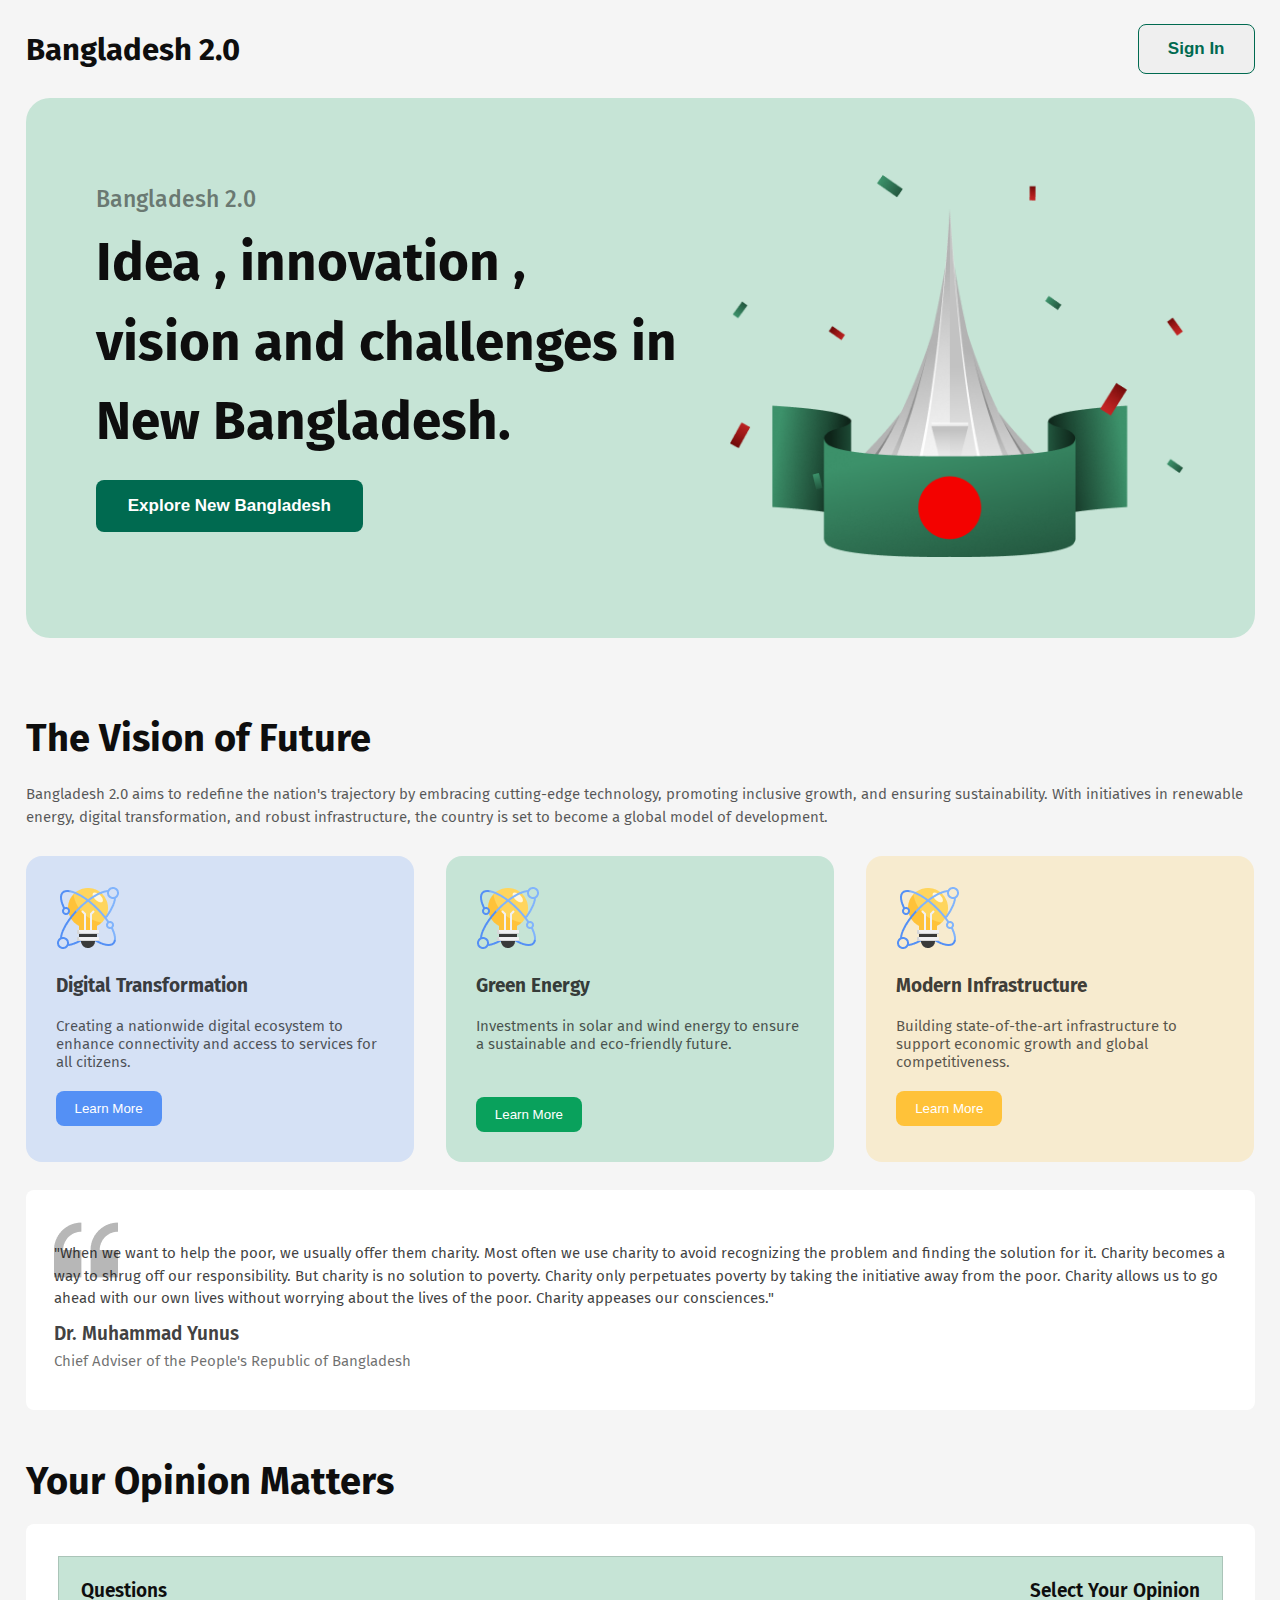
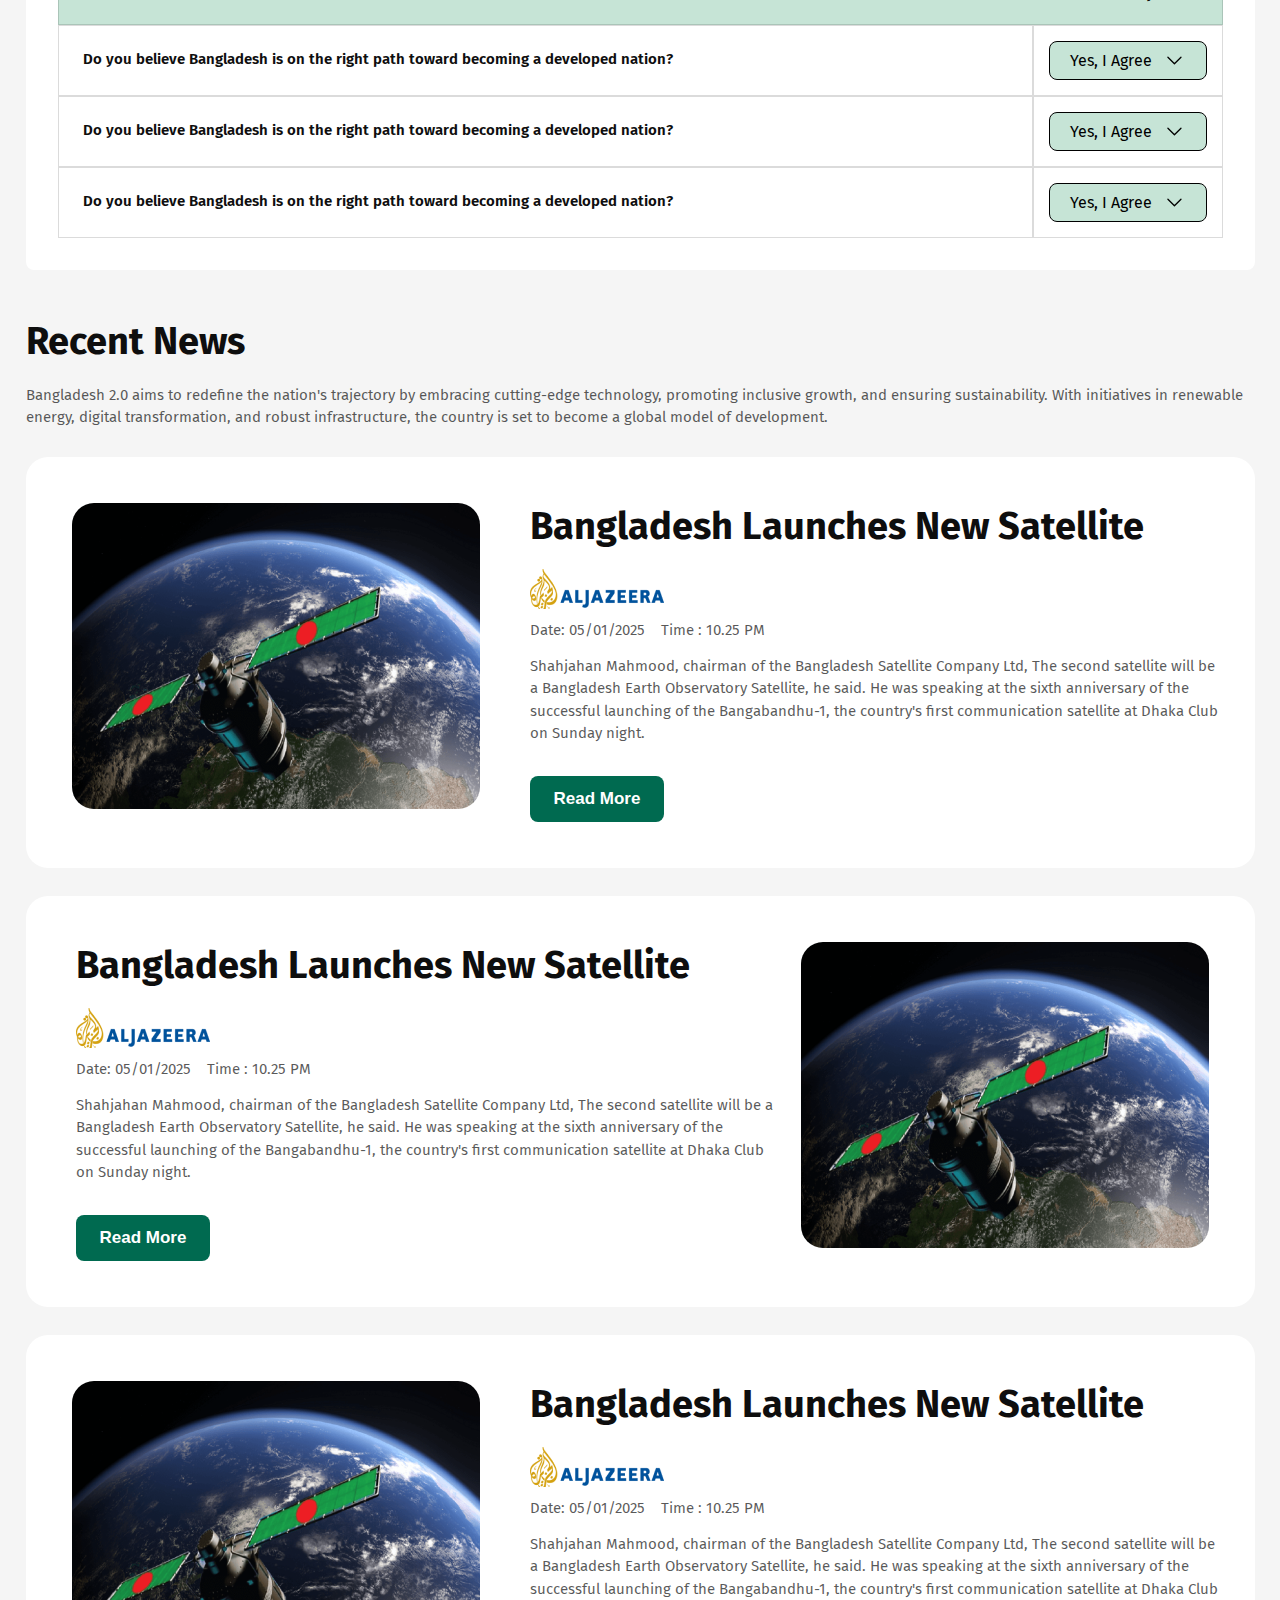
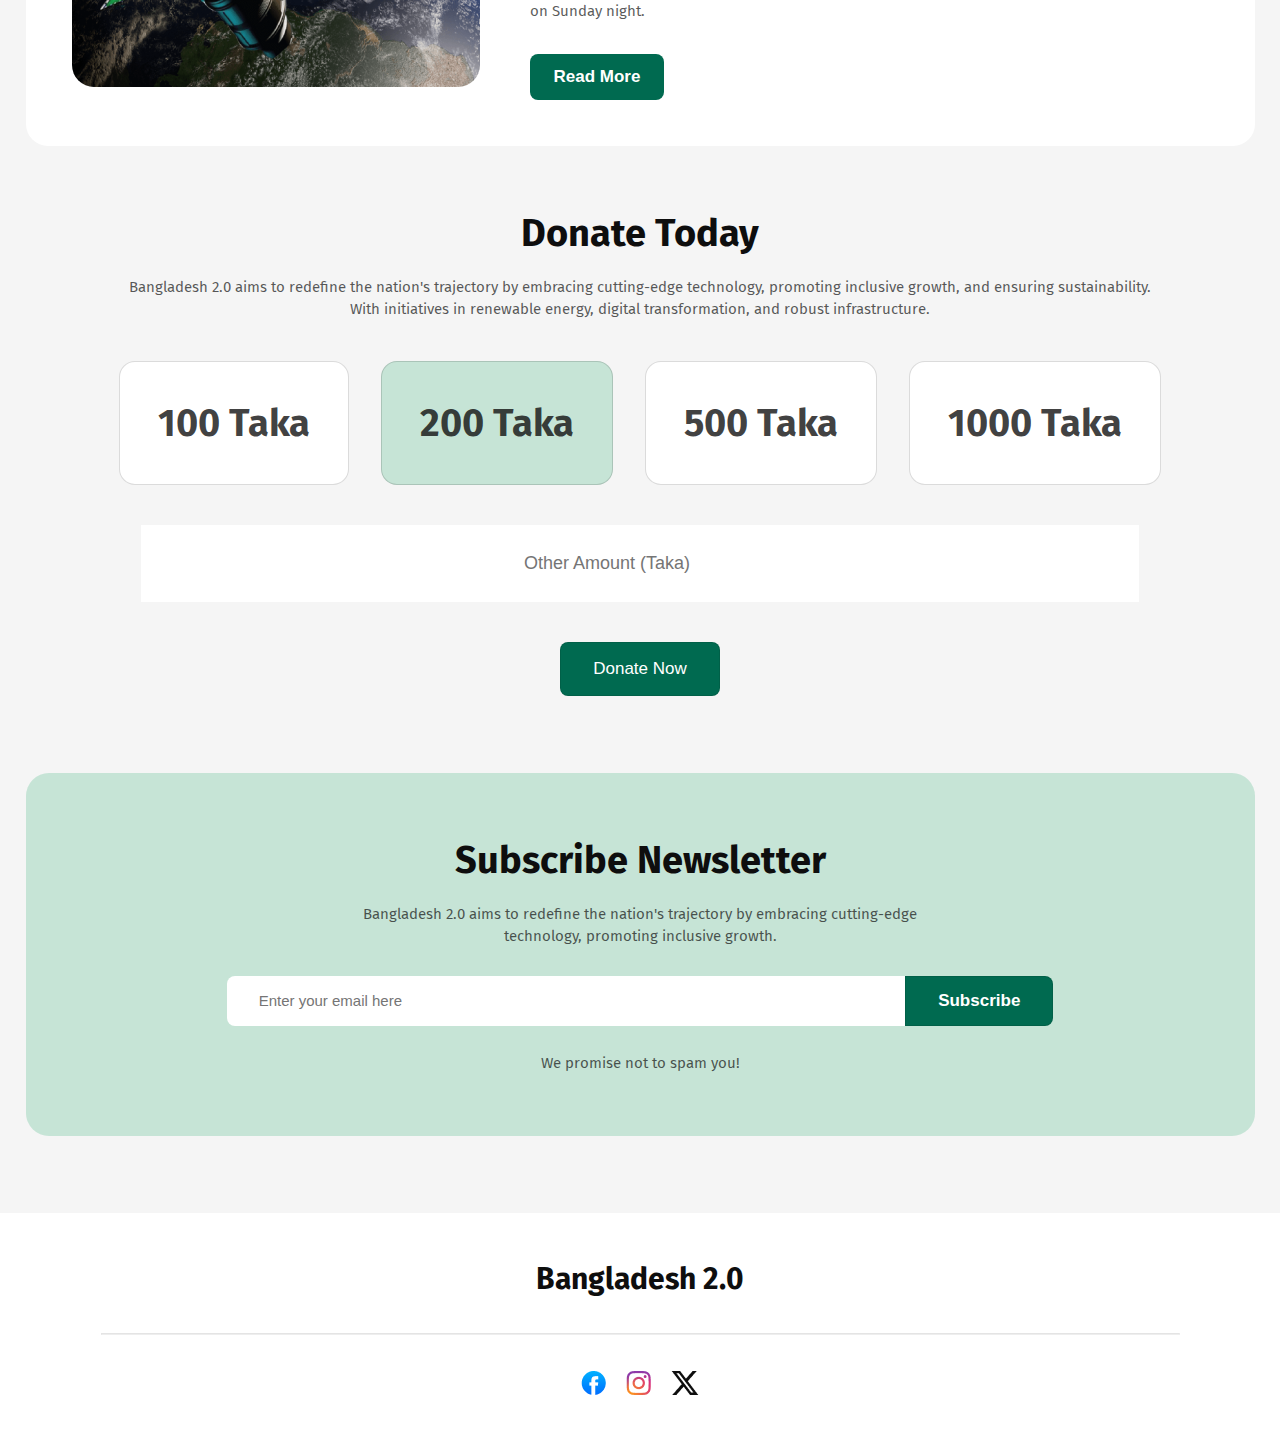
==== commit ac45ea95: "with optional and challenges assignment complete" ====
--- a/index.html
+++ b/index.html
@@ -131,6 +131,89 @@
 
                     <!-- vision of future section end  -->
 
+
+                        <!-- opinion section start  -->
+             <section class="opinion-container">
+                <h1>Your Opinion Matters</h1>
+                           
+                  <div class="opinion-contents">
+
+                   <div class="opinion-que-card">
+
+                   <p class="question">Questions</p>
+
+                    <p class="select-opinion">Select Your Opinion</p>
+
+                      </div>
+                           
+                 <div class="all-white-box">
+                           
+                     <div class="white-card">
+
+                         <p>Do you believe Bangladesh is on the right path toward becoming a developed nation?</p>
+
+                   </div>
+                           
+                    <div class="opinion-btn-icon">
+
+                      <div class="opinion-btn">
+
+                       <p>Yes, I Agree</p><svg xmlns="http://www.w3.org/2000/svg" fill="none" viewBox="0 0 24 24" stroke-width="1.5" stroke="currentColor" class="icon size-6">
+                     <path stroke-linecap="round" stroke-linejoin="round" d="m19.5 8.25-7.5 7.5-7.5-7.5" />
+                        </svg>
+
+                             </div>
+                                                         
+                         </div>
+                           
+                     </div>
+            
+                     <div class="all-white-box">
+                           
+                        <div class="white-card">
+   
+                            <p>Do you believe Bangladesh is on the right path toward becoming a developed nation?</p>
+   
+                      </div>
+                              
+                       <div class="opinion-btn-icon">
+   
+                         <div class="opinion-btn">
+   
+                          <p>Yes, I Agree</p><svg xmlns="http://www.w3.org/2000/svg" fill="none" viewBox="0 0 24 24" stroke-width="1.5" stroke="currentColor" class="icon size-6">
+                        <path stroke-linecap="round" stroke-linejoin="round" d="m19.5 8.25-7.5 7.5-7.5-7.5" />
+                           </svg>
+   
+                                </div>
+                                                            
+                            </div>
+                              
+                        </div>
+    
+                        <div class="all-white-box">
+                           
+                            <div class="white-card">
+       
+                                <p>Do you believe Bangladesh is on the right path toward becoming a developed nation?</p>
+       
+                          </div>
+                                  
+                           <div class="opinion-btn-icon">
+       
+                             <div class="opinion-btn">
+       
+                              <p>Yes, I Agree</p><svg xmlns="http://www.w3.org/2000/svg" fill="none" viewBox="0 0 24 24" stroke-width="1.5" stroke="currentColor" class="icon size-6">
+                            <path stroke-linecap="round" stroke-linejoin="round" d="m19.5 8.25-7.5 7.5-7.5-7.5" />
+                               </svg>
+       
+                                    </div>
+                                                                
+                                </div>
+                                  
+                            </div>
+
+                  </div>
+                        <!-- opinion section end  -->
 
                      <!-- Recent News section start  -->
 
@@ -166,8 +249,13 @@
             <time datetime="10.25 PM">Time : 10.25 PM</time>
         </p>
 
-            <p class="satelite-para">Not until the creation and maintenance of decent conditions of life for all people are recognized and accepted as a common obligation of all people and all countries—not until then shall we,
-                with a certain degree of justification, be able to speak of humankind as civilized</p>
+            <p class="satelite-para">Shahjahan Mahmood, chairman of the Bangladesh Satellite Company Ltd,
+
+                The second satellite will be a Bangladesh Earth Observatory Satellite, he said.
+                
+                He was speaking at the sixth anniversary of the successful launching of the Bangabandhu-1, the country's first communication satellite at Dhaka Club on Sunday night.
+                
+                </p>
             <button class="satelite-btn">Read More</button>
 
         </div>
@@ -196,8 +284,13 @@
             <time datetime="10.25 PM">Time : 10.25 PM</time>
         </p>
 
-            <p class="satelite-para">Not until the creation and maintenance of decent conditions of life for all people are recognized and accepted as a common obligation of all people and all countries—not until then shall we,
-                with a <br> certain degree of justification, be able to speak of humankind as civilized</p>
+            <p class="satelite-para">Shahjahan Mahmood, chairman of the Bangladesh Satellite Company Ltd,
+
+                The second satellite will be a Bangladesh Earth Observatory Satellite, he said.
+                
+                He was speaking at the sixth anniversary of the <br> successful launching of the Bangabandhu-1, the country's first communication satellite at Dhaka Club <br> on Sunday night.
+                
+                </p>
             <button class="satelite-btn">Read More</button>
 
         </div>
@@ -233,8 +326,13 @@
         <time datetime="10.25 PM">Time : 10.25 PM</time>
     </p>
 
-        <p class="satelite-para">Not until the creation and maintenance of decent conditions of life for all people are recognized and accepted as a common obligation of all people and all countries—not until then shall we,
-            with a certain degree of justification, be able to speak of humankind as civilized</p>
+        <p class="satelite-para">Shahjahan Mahmood, chairman of the Bangladesh Satellite Company Ltd,
+
+            The second satellite will be a Bangladesh Earth Observatory Satellite, he said.
+            
+            He was speaking at the sixth anniversary of the successful launching of the Bangabandhu-1, the country's first communication satellite at Dhaka Club on Sunday night.
+            
+            </p>
         <button class="satelite-btn">Read More</button>
 
     </div>
--- a/style/style.css
+++ b/style/style.css
@@ -218,6 +218,87 @@
 }
 
 /* quote section end  */
+
+/* opinion section start  */
+
+.opinion-container{
+    margin-top: 3rem;
+}
+.opinion-container h1{
+    font-weight: 700;
+    font-size: 38px;
+    color: #0E0E0E;
+    margin-bottom: 20px;
+}
+.opinion-contents{
+    background-color: white;
+    padding: 32px;
+    border-radius: 8px;
+}
+
+.opinion-que-card{
+    background-color: #C6E4D6;
+    border: 1px solid #0E0E0E26;
+    padding: 22px;
+    display: flex;
+    justify-content: space-between;
+    align-items: center;
+}
+.opinion-que-card .question{
+    color: #0E0E0E;
+    font-weight: 600;
+    font-size: 19px;
+}
+.opinion-que-card .select-opinion{
+    font-weight: 600;
+    font-size: 19px;
+    color: #0E0E0E;
+}
+
+.all-white-box{
+    display: flex;
+    justify-content: space-between;
+}
+
+.all-white-box .white-card{
+    border: 1px solid #0E0E0E26;
+    width: 100%;
+    padding: 24px;
+    background-color: #FFFFFF1A;
+}
+
+.all-white-box .white-card p{
+    font-weight: 600;
+    font-size: 15px;
+    color: #0E0E0E;
+}
+
+.opinion-btn-icon{
+    border: 1px solid #0E0E0E26;
+    width: 17%;
+    display: flex;
+    justify-content: center;
+    padding: 15px;
+    align-items: center;
+}
+
+.opinion-btn{
+    background-color: #C6E4D6;
+    border: 1px solid black;  /* current asle eta thik korte hobe */
+    padding: 8px;
+    display: flex;
+    align-items: center;
+    justify-content: center;
+    gap: 12px;
+    border-radius: 8px;
+    cursor: pointer;
+}
+
+.icon{
+    width: 15%;
+}
+
+/* opinion section end  */
 
 /* Recent News section start */
 .recent-news{
